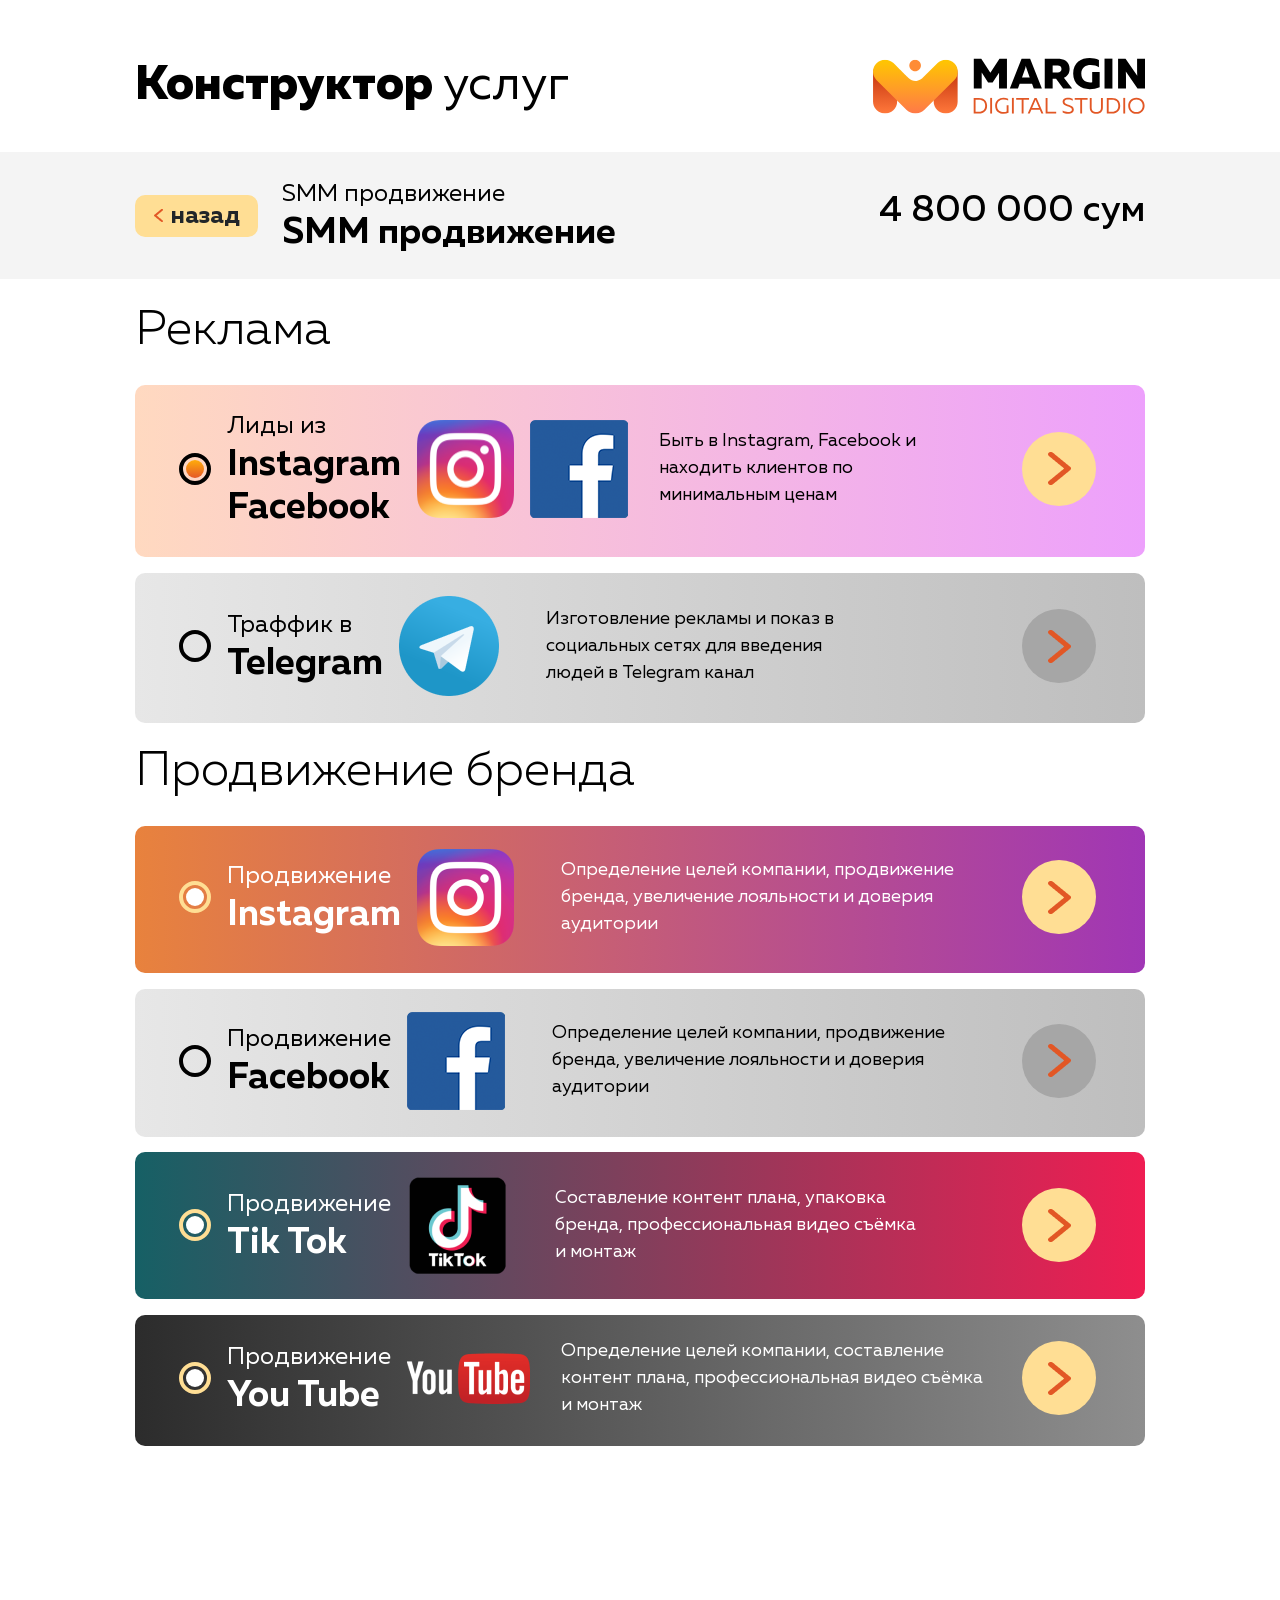
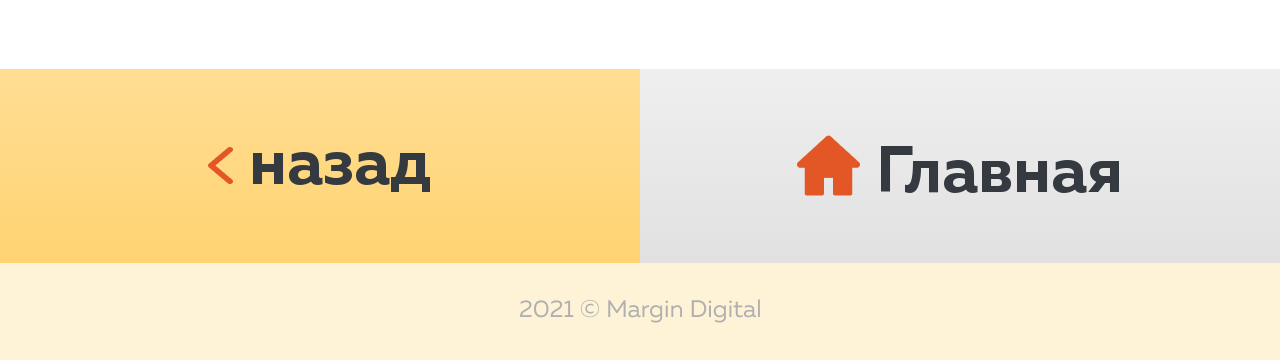
==== page2024.html @ c9d4fbbf "Constructor" ====
<!DOCTYPE html>
<html lang="en">
<head>
    <meta charset="UTF-8">
    <meta name="viewport" content="width=device-width, user-scalable=no, initial-scale=1.0, maximum-scale=1.0, minimum-scale=1.0">
    <meta http-equiv="X-UA-Compatible" content="ie=edge">
    <title>Конструктор</title>

    <link rel="stylesheet" href="css/bootstrap.css">
    <link rel="stylesheet" href="css/app.css">

</head>
<body>

<header class="header">
    <div class="container">
        <div class="header__top">
            <div class="header__title">Конструктор <span>услуг</span></div>
            <a href="#" class="logo"><img src="./img/logo.svg" alt="Лого"></a>
        </div>
    </div>
</header>

<div class="Context">
    <div class="container">
       <div class="d-flex align-items-center justify-content-between py-4">

           <div class="d-flex align-items-center">
               <button class="btn border-0 d-flex align-items-center justify-content-center" type="button">
                   <img src="img/icon/prev.png" alt="" class="">
                   <span class="font-weight-bold ml-2">назад</span>
               </button>

               <div class="ml-4">
                   <p class="mb-0">SMM продвижение</p>
                   <h2 class="font-weight-bold mb-0">SMM продвижение</h2>
               </div>
           </div>

           <div class="">
               <h2> 4 800 000 сум </h2>
           </div>

       </div>
    </div>
</div>

<div class="container">
    <h3 class="my-4">
        Реклама
    </h3>

    <div class="blocks">
        <div class="block">
            <div class="block-instagram-facebook">
                <a href="#" class="" onclick="goPage(this, 'singlePage.html')" >
                    <div class="circle mr-5">
                        <span></span>
                    </div>

                    <div class="messsenger">
                        <p class="mb-0"> Лиды из </p>
                        <h3 class="font-weight-bold mb-0"> Instagram </h3>
                        <h3 class="font-weight-bold mb-0"> Facebook </h3>
                    </div>

                    <div class="d-flex">
                        <img src="img/icon/instagram34.png" alt="" class="mx-3">
                        <img src="img/icon/facebook34.png" alt="" class="">
                    </div>

                    <div class="col-4">
                        <p class="ml-3 mb-0">Быть в Instagram, Facebook и находить клиентов по минимальным ценам</p>
                    </div>

                    <div class="next d-flex align-items-center justify-content-center">
                        <span class="icon next-icon" id="instagram-facebook"></span>
                    </div>
                </a>
            </div>

            <div class="block-telegram mt-3 block-telegram_disabled">
                <a href="#" class="" onclick="goPage(this, 'singlePage.html', 'telegram')" >
                    <div class="circle mr-5">
                        <span></span>
                    </div>

                    <div class="messsenger">
                        <p class="mb-0"> Траффик в </p>
                        <h3 class="font-weight-bold mb-0"> Telegram </h3>

                    </div>

                    <div class="d-flex">
                        <img src="img/icon/telegram34.png" alt="" class="mx-3">
                    </div>

                    <div class="col-5">
                        <p class="ml-3 mb-0"> Изготовление рекламы и показ в социальных сетях для введения
                            людей в Telegram канал </p>
                    </div>

                    <div class="next d-flex align-items-center justify-content-center">
                        <span class="icon next-icon" id="telegram"></span>
                    </div>
                </a>
            </div>
        </div>
    </div>

    <h3 class="my-4">
        Продвижение бренда
    </h3>

    <div class="blocks">
        <div class="block">

            <div class="block-instagram">
                <a href="#" class="text-white" onclick="goPage(this, 'singlePage.html')" >
                    <div class="circle mr-5">
                        <span></span>
                    </div>

                    <div class="messsenger">
                        <p class="mb-0"> Продвижение </p>
                        <h3 class="font-weight-bold mb-0"> Instagram </h3>

                    </div>

                    <div class="d-flex">
                        <img src="img/icon/instagram34.png" alt="" class="mx-3">
                    </div>

                    <div class="col-6">
                        <p class="ml-3 mb-0"> Определение целей компании, продвижение бренда, увеличение
                            лояльности и доверия аудитории </p>
                    </div>

                    <div class="next d-flex align-items-center justify-content-center">
                        <span class="icon next-icon"></span>
                    </div>
                </a>
            </div>

            <div class="block-facebook block-facebook_disabled mt-3">
                <a href="#" class="text-white" onclick="goPage(this, 'singlePage.html')" >
                    <div class="circle mr-5">
                        <span></span>
                    </div>

                    <div class="messsenger">
                        <p class="mb-0"> Продвижение </p>
                        <h3 class="font-weight-bold mb-0"> Facebook </h3>

                    </div>

                    <div class="d-flex">
                        <img src="img/icon/facebook34.png" alt="" class="mx-3">
                    </div>

                    <div class="col-6">
                        <p class="ml-3 mb-0"> Определение целей компании, продвижение бренда,
                            увеличение лояльности и доверия аудитории </p>
                    </div>

                    <div class="next d-flex align-items-center justify-content-center">
                        <span class="icon next-icon"></span>
                    </div>
                </a>
            </div>

            <div class="block-tiktok mt-3">
                <a href="#" class="text-white" onclick="goPage(this, 'singlePage.html')" >
                    <div class="circle mr-5">
                        <span></span>
                    </div>

                    <div class="messsenger">
                        <p class="mb-0"> Продвижение </p>
                        <h3 class="font-weight-bold mb-0"> Tik Tok </h3>

                    </div>

                    <div class="d-flex">
                        <img src="img/icon/tik-tok.png" alt="" class="mx-3">
                    </div>

                    <div class="col-6">
                        <p class="ml-3 pr-5 mb-0"> Составление контент плана, упаковка бренда, профессиональная
                            видео съёмка и монтаж   </p>
                    </div>

                    <div class="next d-flex align-items-center justify-content-center">
                         <span class="icon next-icon"></span>
                    </div>
                </a>
            </div>

            <div class="block-youtube mt-3">
                <a href="#" class="text-white" onclick="goPage(this, 'singlePage.html')" >
                    <div class="circle mr-5">
                        <span></span>
                    </div>

                    <div class="messsenger">
                        <p class="mb-0"> Продвижение </p>
                        <h3 class="font-weight-bold mb-0">You Tube</h3>

                    </div>

                    <div class="d-flex">
                        <img src="img/departments/YouTube.png" alt="" class="mx-3">
                    </div>

                    <div class="col-6">
                        <p class="mb-0"> Определение целей компании, составление контент плана,
                            профессиональная видео съёмка и монтаж  </p>
                    </div>

                    <div class="next d-flex align-items-center justify-content-center">
                        <span class="icon next-icon"></span>
                    </div>
                </a>
            </div>
        </div>
    </div>

</div>

<footer class="footer">
  <div class="d-flex">
      <a href="#" class="d-flex footer-block-left align-items-center justify-content-center text-dark">
          <img src="img/icon/prev2537.png" alt="">
          <span class="font-weight-bold ml-3"> назад </span>
      </a>

      <a href="#" class="footer-block-right d-flex align-items-center justify-content-center text-dark">
          <img src="img/icon/home.png" alt="">
          <span class="font-weight-bold ml-3 mt-3"> Главная </span>
      </a>
  </div>

    <div class="footer-bottom d-flex align-items-center justify-content-center w-100">
        <img src="img/departments/MarginDigital.png" alt="">
    </div>
</footer>


<script src="js/jquery-3.3.1.slim.min.js"></script>
<script src="js/popper.min.js"></script>
<script src="js/bootstrap.js"></script>
<script src="js/app.js"></script>
</body>
</html>
---- css/app.css ----
body{padding:0;margin:0;font-family:'Muller', sans-serif;color:#000}.container{width:100%;max-width:1040px;margin:0 auto}*{box-sizing:border-box}input{font-family:'Muller', sans-serif}@font-face{font-family:'Muller';src:url("../fonts/MullerLight.eot");src:local("Muller Light"),local("MullerLight"),url("../fonts/MullerLight.eot?#iefix") format("embedded-opentype"),url("../fonts/MullerLight.woff2") format("woff2"),url("../fonts/MullerLight.woff") format("woff"),url("../fonts/MullerLight.ttf") format("truetype");font-weight:300;font-style:normal}@font-face{font-family:'Muller';src:url("../fonts/MullerRegular.eot");src:local("Muller Regular"),local("MullerRegular"),url("../fonts/MullerRegular.eot?#iefix") format("embedded-opentype"),url("../fonts/MullerRegular.woff2") format("woff2"),url("../fonts/MullerRegular.woff") format("woff"),url("../fonts/MullerRegular.ttf") format("truetype");font-weight:normal;font-style:normal}@font-face{font-family:'Muller';src:url("../fonts/MullerMedium.eot");src:local("Muller Medium"),local("MullerMedium"),url("../fonts/MullerMedium.eot?#iefix") format("embedded-opentype"),url("../fonts/MullerMedium.woff2") format("woff2"),url("../fonts/MullerMedium.woff") format("woff"),url("../fonts/MullerMedium.ttf") format("truetype");font-weight:500;font-style:normal}@font-face{font-family:'Muller';src:url("../fonts/MullerBold.eot");src:local("Muller Bold"),local("MullerBold"),url("../fonts/MullerBold.eot?#iefix") format("embedded-opentype"),url("../fonts/MullerBold.woff2") format("woff2"),url("../fonts/MullerBold.woff") format("woff"),url("../fonts/MullerBold.ttf") format("truetype");font-weight:bold;font-style:normal}@font-face{font-family:'Muller';src:url("../fonts/MullerExtraBold.eot");src:local("Muller ExtraBold"),local("MullerExtraBold"),url("../fonts/MullerExtraBold.eot?#iefix") format("embedded-opentype"),url("../fonts/MullerExtraBold.woff2") format("woff2"),url("../fonts/MullerExtraBold.woff") format("woff"),url("../fonts/MullerExtraBold.ttf") format("truetype");font-weight:800;font-style:normal}.icon{display:inline-block;vertical-align:sub;mask-repeat:no-repeat;mask-size:100%;-webkit-mask-repeat:no-repeat;-webkit-mask-size:100%;background-color:#e25725;width:23px;height:33px}.icon.next-icon{mask-image:url("../img/icon/Vector.png");-webkit-mask-image:url("../img/icon/Vector.png")}.icon.next-grey{background-color:#959595}.header__top{display:flex;align-items:center;justify-content:space-between;padding-top:50px;padding-bottom:30px}.header__title{font-weight:800;font-size:48px;color:#000}.header__title span{font-weight:normal}.section-top .top-block{display:flex;align-items:center;height:136px}.section-top .top-block__wrapper{display:flex;align-items:center}.section-top .top-block--black{background:#2b2b2b;background:-moz-linear-gradient(top, #2b2b2b 0%, #0a0a0a 100%);background:-webkit-linear-gradient(top, #2b2b2b 0%, #0a0a0a 100%);background:linear-gradient(to bottom, #2b2b2b 0%, #0a0a0a 100%);filter:progid:DXImageTransform.Microsoft.gradient(startColorstr='#2b2b2b', endColorstr='#0a0a0a', GradientType=0)}.section-top .top-block__title{margin-right:auto;font-size:36px;font-weight:bold}.section-top .top-block__title--white{color:#fff}.section-top .top-block__input input{height:77px;width:645px;border:1px solid #c4c4c4;border-radius:10px;outline:0;font-size:48px;font-weight:500;padding:10px 25px 0 25px}.section-department .department-title{position:relative;display:flex;align-items:center;padding-top:60px;padding-bottom:35px;font-size:48px}.section-department .department-title span{font-size:144px;font-weight:800;margin-left:auto;position:absolute;right:0;bottom:0;line-height:50%}.section-department .department-title--smm span{color:rgba(255,172,25,0.25)}.section-department .department-title--www span{color:rgba(156,183,255,0.25)}.section-department .department-block.department-smm.department-block--active,.section-department .department-block.department-www.department-block--active{background-color:#FFFAEE}.section-department .department-block.department-fb.department-block--active{background-color:#ECF7FF}.section-department .department-block.department-context.department-block--active{background-color:#EEFFF1}.section-department .department-block.department-individual{margin-top:50px}.section-department .drawBorderStyle{background:#FFFFFF;border:2px solid #E25725;box-sizing:border-box;border-radius:12px}.section-department .department-block{position:relative;background-color:#F4F4F4;border-bottom:10px solid #DEDEDE;min-height:220px;display:flex;align-items:center}.section-department .department-block .department-grid{display:grid;grid-template-columns:416px 1fr;grid-gap:30px}.section-department .department-block .department-grid .department-col .department-image{display:flex;align-items:center;justify-content:center}.section-department .department-block .department-grid .department-col__wrapper{display:flex;align-items:center;justify-content:space-between;height:100%}.section-department .department-block .department-grid .department-col__wrapper .icon-circle-next{display:flex;align-items:center;justify-content:center;background-color:#DEDEDE;width:74px;height:74px;flex:none;border-radius:50%}.section-department .department-block .department-grid .department-col__wrapper .icon-circle-next::before{content:'';-webkit-mask:url(../img/icon/next.svg) no-repeat center/100%;mask:url(../img/icon/next.svg) no-repeat center/100%;width:23px;height:33px;background-color:#000}.section-department .department-block .department-grid .department-col__inner .department-name{font-size:36px;font-weight:bold;margin-bottom:18px}.section-department .department-block .department-grid .department-col__inner .department-service{display:flex;align-items:center;font-weight:500;font-size:24px}.section-department .department-block .department-grid .department-col__inner .department-service__none{color:#747474}.section-department .department-block .department-grid .department-col__inner .department-service__count{border-radius:10px;height:42px;display:none;align-items:center;justify-content:center;padding-left:18px;padding-right:18px;color:#fff;background:#e55927;background:-moz-linear-gradient(left, #e55927 0%, #ffac0b 100%);background:-webkit-linear-gradient(left, #e55927 0%, #ffac0b 100%);background:linear-gradient(to right, #e55927 0%, #ffac0b 100%);filter:progid:DXImageTransform.Microsoft.gradient(startColorstr="#e55927", endColorstr="#ffac0b", GradientType=1);margin-right:10px}.section-department .department-block .department-grid .department-col__inner .department-service__price{display:none}.section-department .department-block .department-grid .department-col__inner .department-service__price span{color:#E25725}.section-department .department-block .department-grid .department-col__inner .department-service__price--fb span{font-size:52px;color:#3C5997;font-weight:normal}.section-department .department-block--active .department-grid .department-col__wrapper .icon-circle-next{background-color:#FFDE94}.section-department .department-block--active .department-grid .department-col__wrapper .icon-circle-next::before{background-color:#E25725}.section-department .department-block--active .department-grid .department-col__inner .department-service__count{display:flex}.section-department .department-block--active .department-grid .department-col__inner .department-service__price{display:block}.section-department .department-block--active .department-grid .department-col__inner .department-service__none{display:none}.Context{background-color:#f4f4f4}.Context_purple{background-image:linear-gradient(90deg, #ffd9c0 0%, #eda1fb 100%)}.Context_grey{background-image:linear-gradient(90deg, #f4f4f4 0%, #f4f4f4 100%)}.Context_orange{background-image:linear-gradient(90deg, #ba4f21 0%, #d76d22 100%)}.Context_blue{background-image:linear-gradient(90deg, #0062ad 0%, #0174a1 100%)}.Context_green{background-image:linear-gradient(90deg, #0a8652 0%, #0d6f9a 100%)}.Context .container button{width:123px;height:42px;background:#FFDE94;border-radius:10px}.Context .container button img{height:13px;width:9px}.Context .container button span{font-size:24px}.Context .container h2{font-size:36px}.Context .container p{font-size:24px}.Context_white{color:white}h3{font-size:48px;font-weight:lighter}.blocks .block{min-height:147px;position:relative}.blocks .block .block-instagram-facebook a{text-decoration-line:none;color:#000;background-image:linear-gradient(90deg, #ffd9c0 0%, #eda0fc 100%);display:flex;align-items:center;border-radius:10px;padding:23px 49px 27px 44px}.blocks .block .block-instagram-facebook a .circle span{position:relative}.blocks .block .block-instagram-facebook a .circle span:after{content:'';width:32px;height:32px;border:4px solid #000;border-radius:50%;position:absolute;left:0;top:calc(50% - 16px)}.blocks .block .block-instagram-facebook a .circle span:before{content:'';width:18px;height:18px;background:linear-gradient(#ffac0b 0%, #e55927 100%);position:absolute;left:7px;top:calc(50% - 9px);border-radius:50%}.blocks .block .block-instagram-facebook a .messsenger p{font-size:24px}.blocks .block .block-instagram-facebook a .messsenger h3{font-size:36px}.blocks .block .block-instagram-facebook a .col-4 p{font-size:18px}.blocks .block .block-instagram-facebook a .next{width:74px;height:74px;border-radius:50%;background-color:#ffde94;position:absolute;right:49px}.blocks .block .block-telegram{height:147px}.blocks .block .block-telegram a{text-decoration-line:none;color:#000;background-image:linear-gradient(90deg, #b9eaff 0%, #82d5ff 100%);display:flex;align-items:center;border-radius:10px;padding:23px 49px 27px 44px}.blocks .block .block-telegram a .circle span{position:relative}.blocks .block .block-telegram a .circle span:after{content:'';width:32px;height:32px;border:4px solid #000;border-radius:50%;position:absolute;left:0;top:calc(50% - 16px)}.blocks .block .block-telegram a .circle span:before{content:'';width:18px;height:18px;background:linear-gradient(#ffac0b 0%, #e55927 100%);position:absolute;left:7px;top:calc(50% - 9px);border-radius:50%}.blocks .block .block-telegram a .messsenger p{font-size:24px}.blocks .block .block-telegram a .messsenger h3{font-size:36px}.blocks .block .block-telegram a .col-5 p{font-size:18px}.blocks .block .block-telegram a .next{width:74px;height:74px;border-radius:50%;background-color:#ffde94;position:absolute;right:49px}.blocks .block .block-telegram_disabled a{background-image:linear-gradient(90deg, #e7e7e7 0%, #bebebe 100%)}.blocks .block .block-telegram_disabled a .circle span:before{display:none}.blocks .block .block-telegram_disabled a .messsenger p{font-size:24px}.blocks .block .block-telegram_disabled a .messsenger h3{font-size:36px}.blocks .block .block-telegram_disabled a .col-4 p{font-size:18px}.blocks .block .block-telegram_disabled a .next{width:74px;height:74px;border-radius:50%;background-color:#a6a6a6;position:absolute;right:49px}.blocks .block .block-instagram{height:147px}.blocks .block .block-instagram a{text-decoration-line:none;color:#000;background-image:linear-gradient(90deg, #e8823d 0%, #a036b5 100%);display:flex;align-items:center;border-radius:10px;padding:23px 49px 27px 44px}.blocks .block .block-instagram a .circle span{position:relative}.blocks .block .block-instagram a .circle span:after{content:'';width:32px;height:32px;border:4px solid #FFDE94;border-radius:50%;position:absolute;left:0;top:calc(50% - 16px)}.blocks .block .block-instagram a .circle span:before{content:'';width:18px;height:18px;background:white;position:absolute;left:7px;top:calc(50% - 9px);border-radius:50%}.blocks .block .block-instagram a .messsenger p{font-size:24px}.blocks .block .block-instagram a .messsenger h3{font-size:36px}.blocks .block .block-instagram a .col-6 p{font-size:18px}.blocks .block .block-instagram a .next{width:74px;height:74px;border-radius:50%;background-color:#ffde94;position:absolute;right:49px}.blocks .block .block-instagram_disabled a{color:#000000;background-image:linear-gradient(90deg, #e7e7e7 0%, #bebebe 100%)}.blocks .block .block-instagram_disabled a .circle span:before{display:none}.blocks .block .block-instagram_disabled a .circle span:after{border-color:black}.blocks .block .block-instagram_disabled a .messsenger p{font-size:24px;color:black}.blocks .block .block-instagram_disabled a .messsenger h3{font-size:36px;color:#000000}.blocks .block .block-instagram_disabled a .col-6 p{font-size:18px;color:#000000}.blocks .block .block-instagram_disabled a .next{width:74px;height:74px;border-radius:50%;background-color:#a6a6a6;position:absolute;right:49px}.blocks .block .block-instagram_disabled a .next .icon .next-icon{background-color:red}.blocks .block .block-facebook{height:147px}.blocks .block .block-facebook a{text-decoration-line:none;color:#000;background-image:linear-gradient(90deg, #3574c0 0%, #39a0c0 100%);display:flex;align-items:center;border-radius:10px;padding:23px 49px 27px 44px}.blocks .block .block-facebook a .circle span{position:relative}.blocks .block .block-facebook a .circle span:after{content:'';width:32px;height:32px;border:4px solid #FFDE94;border-radius:50%;position:absolute;left:0;top:calc(50% - 16px)}.blocks .block .block-facebook a .circle span:before{content:'';width:18px;height:18px;background:white;position:absolute;left:7px;top:calc(50% - 9px);border-radius:50%}.blocks .block .block-facebook a .messsenger p{font-size:24px}.blocks .block .block-facebook a .messsenger h3{font-size:36px}.blocks .block .block-facebook a .col-6 p{font-size:18px}.blocks .block .block-facebook a .next{width:74px;height:74px;border-radius:50%;background-color:#ffde94;position:absolute;right:49px}.blocks .block .block-facebook_disabled a{color:#000000;background-image:linear-gradient(90deg, #e7e7e7 0%, #bebebe 100%)}.blocks .block .block-facebook_disabled a .circle span:before{display:none}.blocks .block .block-facebook_disabled a .circle span:after{border-color:black}.blocks .block .block-facebook_disabled a .messsenger p{font-size:24px;color:black}.blocks .block .block-facebook_disabled a .messsenger h3{font-size:36px;color:#000000}.blocks .block .block-facebook_disabled a .col-6 p{font-size:18px;color:#000000}.blocks .block .block-facebook_disabled a .next{width:74px;height:74px;border-radius:50%;background-color:#a6a6a6;position:absolute;right:49px}.blocks .block .block-facebook_disabled a .next .icon .next-icon{background-color:red}.blocks .block .block-tiktok{height:147px}.blocks .block .block-tiktok a{text-decoration-line:none;color:#000;background-image:linear-gradient(90deg, #166065 0%, #ef1d52 100%);display:flex;align-items:center;border-radius:10px;padding:21px 49px 21px 44px}.blocks .block .block-tiktok a .circle span{position:relative}.blocks .block .block-tiktok a .circle span:after{content:'';width:32px;height:32px;border:4px solid #FFDE94;border-radius:50%;position:absolute;left:0;top:calc(50% - 16px)}.blocks .block .block-tiktok a .circle span:before{content:'';width:18px;height:18px;background:white;position:absolute;left:7px;top:calc(50% - 9px);border-radius:50%}.blocks .block .block-tiktok a .messsenger p{font-size:24px}.blocks .block .block-tiktok a .messsenger h3{font-size:36px}.blocks .block .block-tiktok a .col-6 p{font-size:18px}.blocks .block .block-tiktok a .next{width:74px;height:74px;border-radius:50%;background-color:#ffde94;position:absolute;right:49px}.blocks .block .block-tiktok_disabled a{color:#000000;background-image:linear-gradient(90deg, #e7e7e7 0%, #bebebe 100%)}.blocks .block .block-tiktok_disabled a .circle span:before{display:none}.blocks .block .block-tiktok_disabled a .circle span:after{border-color:black}.blocks .block .block-tiktok_disabled a .messsenger p{font-size:24px;color:black}.blocks .block .block-tiktok_disabled a .messsenger h3{font-size:36px;color:#000000}.blocks .block .block-tiktok_disabled a .col-6 p{font-size:18px;color:#000000}.blocks .block .block-tiktok_disabled a .next{width:74px;height:74px;border-radius:50%;background-color:#a6a6a6;position:absolute;right:49px}.blocks .block .block-tiktok_disabled a .next .icon .next-icon{background-color:red}.blocks .block .block-youtube{margin-bottom:207px;height:147px}.blocks .block .block-youtube a{text-decoration-line:none;color:#000;background-image:linear-gradient(90deg, #2c2c2c 0%, #8e8e8e 100%);display:flex;align-items:center;border-radius:10px;padding:23px 49px 27px 44px}.blocks .block .block-youtube a .circle span{position:relative}.blocks .block .block-youtube a .circle span:after{content:'';width:32px;height:32px;border:4px solid #FFDE94;border-radius:50%;position:absolute;left:0;top:calc(50% - 16px)}.blocks .block .block-youtube a .circle span:before{content:'';width:18px;height:18px;background:white;position:absolute;left:7px;top:calc(50% - 9px);border-radius:50%}.blocks .block .block-youtube a .messsenger p{font-size:24px}.blocks .block .block-youtube a .messsenger h3{font-size:36px}.blocks .block .block-youtube a .col-6 p{font-size:18px}.blocks .block .block-youtube a .next{width:74px;height:74px;border-radius:50%;background-color:#ffde94;position:absolute;right:49px}.blocks .block .block-youtube_disabled a{color:#000000;background-image:linear-gradient(90deg, #e7e7e7 0%, #bebebe 100%)}.blocks .block .block-youtube_disabled a .circle span:before{display:none}.blocks .block .block-youtube_disabled a .circle span:after{border-color:black}.blocks .block .block-youtube_disabled a .messsenger p{font-size:24px;color:black}.blocks .block .block-youtube_disabled a .messsenger h3{font-size:36px;color:#000000}.blocks .block .block-youtube_disabled a .col-6 p{font-size:18px;color:#000000}.blocks .block .block-youtube_disabled a .next{width:74px;height:74px;border-radius:50%;background-color:#a6a6a6;position:absolute;right:49px}.blocks .block .block-youtube_disabled a .next .icon .next-icon{background-color:red}.footer .footer-block-left{text-decoration-line:none;background-image:linear-gradient(180deg, #ffde94 0%, #ffd371 100%);width:50%;height:194px}.footer .footer-block-left span{font-size:64px}.footer .footer-block-left img{height:37px;width:25px}.footer .footer-block-right{text-decoration-line:none;background-image:linear-gradient(180deg, #efefef 0%, #e1e1e1 100%);width:50%;height:194px}.footer .footer-block-right span{font-size:64px}.footer .footer-block-right img{height:61px;width:63px}.footer .footer-bottom{background-color:#fff3d7;height:97px}.design .container .row .col-12 .card .card-header{background-color:#c8ffff}.design .container .row .col-12 .card .card-header p{font-size:36px}.design .container .row .col-12 .card .card-body{background-color:#e8fbff}.design .container .row .col-12 .card .card-body .row .col-9 .row .btn .input-label{display:inline-block;box-sizing:border-box}.design .container .row .col-12 .card .card-body .row .col-9 .row .btn .input-label input{display:none}.design .container .row .col-12 .card .card-body .row .col-9 .row .btn .input-label input:checked ~ .input-text{background-color:white;border:2px solid #e25725;border-radius:12px}.design .container .row .col-12 .card .card-body .row .col-9 .row .btn .input-label input:checked ~ .input-text:after{border-radius:50%;border-color:#E25725}.design .container .row .col-12 .card .card-body .row .col-9 .row .btn .input-label input:checked ~ .input-text:before{display:block}.design .container .row .col-12 .card .card-body .row .col-9 .row .btn .input-label .input-text{font-size:64px;line-height:64px;padding-left:62px;padding-right:10px;position:relative}.design .container .row .col-12 .card .card-body .row .col-9 .row .btn .input-label .input-text:after{content:'';width:32px;height:32px;border:4px solid #000000;display:block;position:absolute;left:15px;top:calc(50% - 15px)}.design .container .row .col-12 .card .card-body .row .col-9 .row .btn .input-label .input-text:before{content:'';width:18px;height:18px;border-radius:50%;background-color:#E25725;position:absolute;left:22px;top:calc(50% - 8px);display:none}.design .container .row .col-12 .card .card-body .row .col-9 .row .btn_disabled .input-label .input-text{background-color:rgba(196,196,196,0.5);border:1px solid #c4c4c4;border-radius:12px;color:#bcbcbc}.design .container .row .col-12 .card .card-body .row .col-9 .row .btn_disabled .input-label .input-text:after{background-color:white}.design .container .row .col-12 .card .card-body .row .col-9 .row:nth-child(2) .card-body .btn{padding-right:35px}.design .container .row .col-12 .card .card-body .row .col-9 .row:nth-child(2) .card-body .btn .form-check-label{display:inline-block;position:relative;box-sizing:border-box}.design .container .row .col-12 .card .card-body .row .col-9 .row:nth-child(2) .card-body .btn .form-check-label_input{display:none}.design .container .row .col-12 .card .card-body .row .col-9 .row:nth-child(2) .card-body .btn .form-check-label_input:checked ~ .input-text:after,.design .container .row .col-12 .card .card-body .row .col-9 .row:nth-child(2) .card-body .btn .form-check-label_input:checked ~ div .input-text:after{border-radius:50%;border-color:#E25725}.design .container .row .col-12 .card .card-body .row .col-9 .row:nth-child(2) .card-body .btn .form-check-label_input:checked ~ .input-text:before,.design .container .row .col-12 .card .card-body .row .col-9 .row:nth-child(2) .card-body .btn .form-check-label_input:checked ~ div .input-text:before{display:block}.design .container .row .col-12 .card .card-body .row .col-9 .row:nth-child(2) .card-body .btn .form-check-label_img{position:absolute;top:12px;width:24px;height:24px}.design .container .row .col-12 .card .card-body .row .col-9 .row:nth-child(2) .card-body .btn .form-check-label_input-text{font-size:36px;line-height:36px;padding-left:62px;padding-right:10px;position:relative}.design .container .row .col-12 .card .card-body .row .col-9 .row:nth-child(2) .card-body .btn .form-check-label_input-text:after{content:'';width:32px;height:32px;border:4px solid #000000;display:block;position:absolute;left:15px;top:calc(50% - 15px)}.design .container .row .col-12 .card .card-body .row .col-9 .row:nth-child(2) .card-body .btn .form-check-label_input-text:before{content:'';width:18px;height:18px;border-radius:50%;background-color:#E25725;position:absolute;left:22px;top:calc(50% - 8px);display:none}.design .container .row .col-12 .card .card-body .row .col-9 .row:nth-child(2) .card-body .btn .form-check-label_input-text_inputTextFontSize{font-size:36px}.language-content .container .row .col-12 .card{background-color:#fffbf3;height:146px}.language-content .container .row .col-12 .card h2,.language-content .container .row .col-12 .card p{font-size:36px}.language-content .container .row .col-12 .card .language-button{width:218px;height:66px;background:#EFEFEF;border:2px solid #C0C0C0;box-sizing:border-box;border-radius:12px}.language-content .container .row .col-12 .card .language-button_label{display:flex;align-items:center}.language-content .container .row .col-12 .card .language-button_label p{font-size:36px}.language-content .container .row .col-12 .card .language-button_label input[type="radio"]{display:none}.language-content .container .row .col-12 .card .language-button_label input ~ span{position:relative}.language-content .container .row .col-12 .card .language-button_label input ~ span::after{content:'';width:32px;height:32px;border:4px solid #000000;border-radius:50%;position:absolute;left:0;top:calc(50% - 16px)}.language-content .container .row .col-12 .card .language-button_label input:checked ~ span::before{background:linear-gradient(180deg, #e25725 0%, #e25725 100%)}.language-content .container .row .col-12 .card .language-button_label input:checked ~ span::after{border:4px solid #e25725}.language-content .container .row .col-12 .card .language-button_label input ~ span::before{content:'';width:18px;height:18px;background:transparent;position:absolute;left:7px;top:calc(50% - 9px);border-radius:50%}.language-content .container .row .col-12 .card .language-button_img{width:93px;height:62px}
/*# sourceMappingURL=app.css.map */
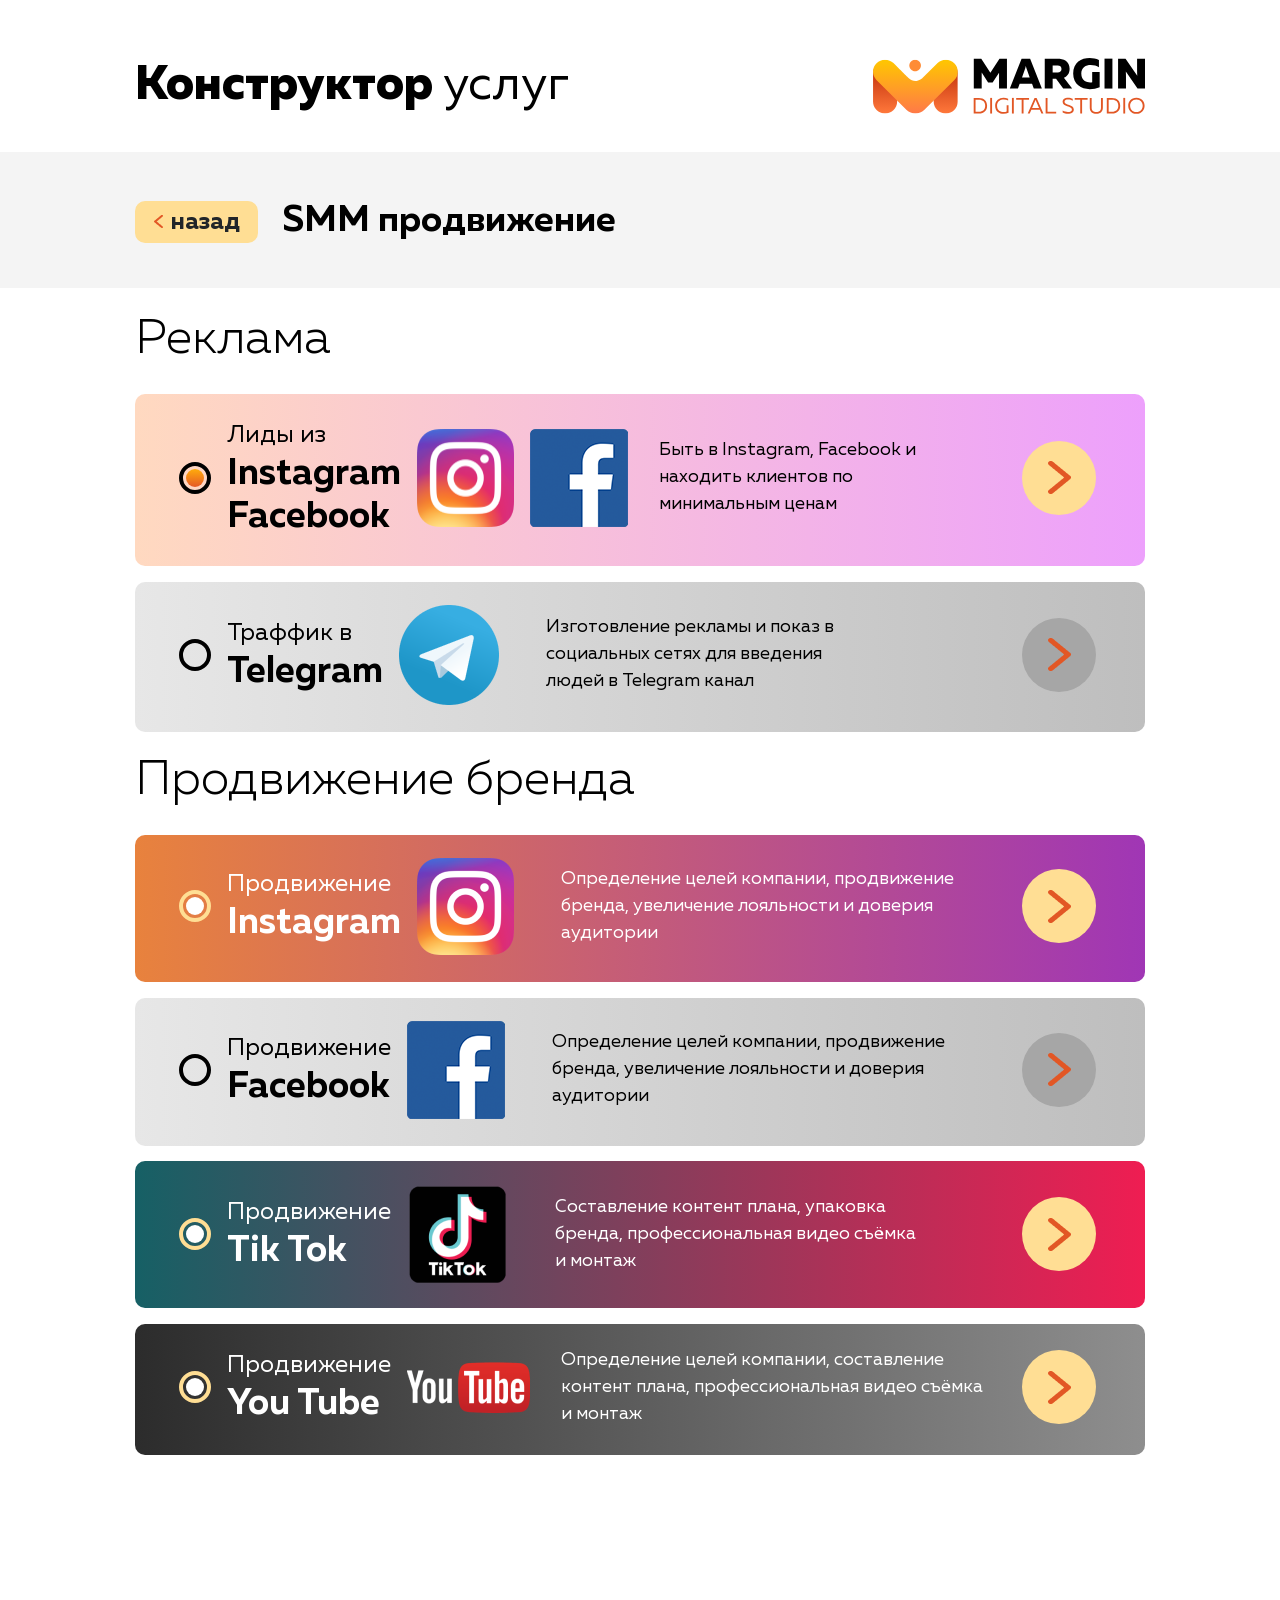
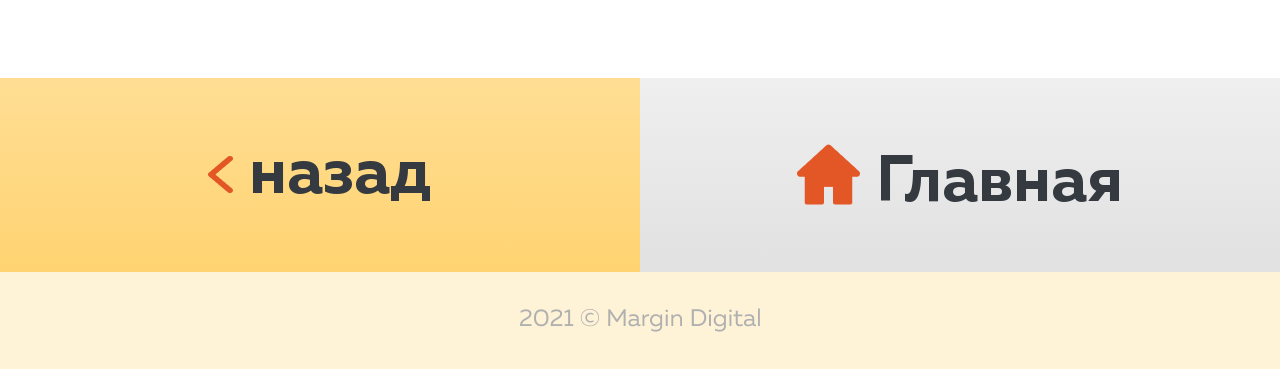
==== commit 4d23a82e: "single page and 2024 are ready" ====
--- a/page2024.html
+++ b/page2024.html
@@ -23,7 +23,7 @@
 
 <div class="Context">
     <div class="container">
-       <div class="d-flex align-items-center justify-content-between py-4">
+       <div class="d-flex align-items-center justify-content-between pt-5">
 
            <div class="d-flex align-items-center">
                <button class="btn border-0 d-flex align-items-center justify-content-center" type="button">
@@ -32,13 +32,13 @@
                </button>
 
                <div class="ml-4">
-                   <p class="mb-0">SMM продвижение</p>
+<!--                   <p class="mb-0">SMM продвижение</p>-->
                    <h2 class="font-weight-bold mb-0">SMM продвижение</h2>
                </div>
            </div>
 
            <div class="">
-               <h2> 4 800 000 сум </h2>
+<!--               <h2> 4 800 000 сум </h2>-->
            </div>
 
        </div>
--- a/css/app.css
+++ b/css/app.css
@@ -1,2 +1,852 @@
-body{padding:0;margin:0;font-family:'Muller', sans-serif;color:#000}.container{width:100%;max-width:1040px;margin:0 auto}*{box-sizing:border-box}input{font-family:'Muller', sans-serif}@font-face{font-family:'Muller';src:url("../fonts/MullerLight.eot");src:local("Muller Light"),local("MullerLight"),url("../fonts/MullerLight.eot?#iefix") format("embedded-opentype"),url("../fonts/MullerLight.woff2") format("woff2"),url("../fonts/MullerLight.woff") format("woff"),url("../fonts/MullerLight.ttf") format("truetype");font-weight:300;font-style:normal}@font-face{font-family:'Muller';src:url("../fonts/MullerRegular.eot");src:local("Muller Regular"),local("MullerRegular"),url("../fonts/MullerRegular.eot?#iefix") format("embedded-opentype"),url("../fonts/MullerRegular.woff2") format("woff2"),url("../fonts/MullerRegular.woff") format("woff"),url("../fonts/MullerRegular.ttf") format("truetype");font-weight:normal;font-style:normal}@font-face{font-family:'Muller';src:url("../fonts/MullerMedium.eot");src:local("Muller Medium"),local("MullerMedium"),url("../fonts/MullerMedium.eot?#iefix") format("embedded-opentype"),url("../fonts/MullerMedium.woff2") format("woff2"),url("../fonts/MullerMedium.woff") format("woff"),url("../fonts/MullerMedium.ttf") format("truetype");font-weight:500;font-style:normal}@font-face{font-family:'Muller';src:url("../fonts/MullerBold.eot");src:local("Muller Bold"),local("MullerBold"),url("../fonts/MullerBold.eot?#iefix") format("embedded-opentype"),url("../fonts/MullerBold.woff2") format("woff2"),url("../fonts/MullerBold.woff") format("woff"),url("../fonts/MullerBold.ttf") format("truetype");font-weight:bold;font-style:normal}@font-face{font-family:'Muller';src:url("../fonts/MullerExtraBold.eot");src:local("Muller ExtraBold"),local("MullerExtraBold"),url("../fonts/MullerExtraBold.eot?#iefix") format("embedded-opentype"),url("../fonts/MullerExtraBold.woff2") format("woff2"),url("../fonts/MullerExtraBold.woff") format("woff"),url("../fonts/MullerExtraBold.ttf") format("truetype");font-weight:800;font-style:normal}.icon{display:inline-block;vertical-align:sub;mask-repeat:no-repeat;mask-size:100%;-webkit-mask-repeat:no-repeat;-webkit-mask-size:100%;background-color:#e25725;width:23px;height:33px}.icon.next-icon{mask-image:url("../img/icon/Vector.png");-webkit-mask-image:url("../img/icon/Vector.png")}.icon.next-grey{background-color:#959595}.header__top{display:flex;align-items:center;justify-content:space-between;padding-top:50px;padding-bottom:30px}.header__title{font-weight:800;font-size:48px;color:#000}.header__title span{font-weight:normal}.section-top .top-block{display:flex;align-items:center;height:136px}.section-top .top-block__wrapper{display:flex;align-items:center}.section-top .top-block--black{background:#2b2b2b;background:-moz-linear-gradient(top, #2b2b2b 0%, #0a0a0a 100%);background:-webkit-linear-gradient(top, #2b2b2b 0%, #0a0a0a 100%);background:linear-gradient(to bottom, #2b2b2b 0%, #0a0a0a 100%);filter:progid:DXImageTransform.Microsoft.gradient(startColorstr='#2b2b2b', endColorstr='#0a0a0a', GradientType=0)}.section-top .top-block__title{margin-right:auto;font-size:36px;font-weight:bold}.section-top .top-block__title--white{color:#fff}.section-top .top-block__input input{height:77px;width:645px;border:1px solid #c4c4c4;border-radius:10px;outline:0;font-size:48px;font-weight:500;padding:10px 25px 0 25px}.section-department .department-title{position:relative;display:flex;align-items:center;padding-top:60px;padding-bottom:35px;font-size:48px}.section-department .department-title span{font-size:144px;font-weight:800;margin-left:auto;position:absolute;right:0;bottom:0;line-height:50%}.section-department .department-title--smm span{color:rgba(255,172,25,0.25)}.section-department .department-title--www span{color:rgba(156,183,255,0.25)}.section-department .department-block.department-smm.department-block--active,.section-department .department-block.department-www.department-block--active{background-color:#FFFAEE}.section-department .department-block.department-fb.department-block--active{background-color:#ECF7FF}.section-department .department-block.department-context.department-block--active{background-color:#EEFFF1}.section-department .department-block.department-individual{margin-top:50px}.section-department .drawBorderStyle{background:#FFFFFF;border:2px solid #E25725;box-sizing:border-box;border-radius:12px}.section-department .department-block{position:relative;background-color:#F4F4F4;border-bottom:10px solid #DEDEDE;min-height:220px;display:flex;align-items:center}.section-department .department-block .department-grid{display:grid;grid-template-columns:416px 1fr;grid-gap:30px}.section-department .department-block .department-grid .department-col .department-image{display:flex;align-items:center;justify-content:center}.section-department .department-block .department-grid .department-col__wrapper{display:flex;align-items:center;justify-content:space-between;height:100%}.section-department .department-block .department-grid .department-col__wrapper .icon-circle-next{display:flex;align-items:center;justify-content:center;background-color:#DEDEDE;width:74px;height:74px;flex:none;border-radius:50%}.section-department .department-block .department-grid .department-col__wrapper .icon-circle-next::before{content:'';-webkit-mask:url(../img/icon/next.svg) no-repeat center/100%;mask:url(../img/icon/next.svg) no-repeat center/100%;width:23px;height:33px;background-color:#000}.section-department .department-block .department-grid .department-col__inner .department-name{font-size:36px;font-weight:bold;margin-bottom:18px}.section-department .department-block .department-grid .department-col__inner .department-service{display:flex;align-items:center;font-weight:500;font-size:24px}.section-department .department-block .department-grid .department-col__inner .department-service__none{color:#747474}.section-department .department-block .department-grid .department-col__inner .department-service__count{border-radius:10px;height:42px;display:none;align-items:center;justify-content:center;padding-left:18px;padding-right:18px;color:#fff;background:#e55927;background:-moz-linear-gradient(left, #e55927 0%, #ffac0b 100%);background:-webkit-linear-gradient(left, #e55927 0%, #ffac0b 100%);background:linear-gradient(to right, #e55927 0%, #ffac0b 100%);filter:progid:DXImageTransform.Microsoft.gradient(startColorstr="#e55927", endColorstr="#ffac0b", GradientType=1);margin-right:10px}.section-department .department-block .department-grid .department-col__inner .department-service__price{display:none}.section-department .department-block .department-grid .department-col__inner .department-service__price span{color:#E25725}.section-department .department-block .department-grid .department-col__inner .department-service__price--fb span{font-size:52px;color:#3C5997;font-weight:normal}.section-department .department-block--active .department-grid .department-col__wrapper .icon-circle-next{background-color:#FFDE94}.section-department .department-block--active .department-grid .department-col__wrapper .icon-circle-next::before{background-color:#E25725}.section-department .department-block--active .department-grid .department-col__inner .department-service__count{display:flex}.section-department .department-block--active .department-grid .department-col__inner .department-service__price{display:block}.section-department .department-block--active .department-grid .department-col__inner .department-service__none{display:none}.Context{background-color:#f4f4f4}.Context_purple{background-image:linear-gradient(90deg, #ffd9c0 0%, #eda1fb 100%)}.Context_grey{background-image:linear-gradient(90deg, #f4f4f4 0%, #f4f4f4 100%)}.Context_orange{background-image:linear-gradient(90deg, #ba4f21 0%, #d76d22 100%)}.Context_blue{background-image:linear-gradient(90deg, #0062ad 0%, #0174a1 100%)}.Context_green{background-image:linear-gradient(90deg, #0a8652 0%, #0d6f9a 100%)}.Context .container button{width:123px;height:42px;background:#FFDE94;border-radius:10px}.Context .container button img{height:13px;width:9px}.Context .container button span{font-size:24px}.Context .container h2{font-size:36px}.Context .container p{font-size:24px}.Context_white{color:white}h3{font-size:48px;font-weight:lighter}.blocks .block{min-height:147px;position:relative}.blocks .block .block-instagram-facebook a{text-decoration-line:none;color:#000;background-image:linear-gradient(90deg, #ffd9c0 0%, #eda0fc 100%);display:flex;align-items:center;border-radius:10px;padding:23px 49px 27px 44px}.blocks .block .block-instagram-facebook a .circle span{position:relative}.blocks .block .block-instagram-facebook a .circle span:after{content:'';width:32px;height:32px;border:4px solid #000;border-radius:50%;position:absolute;left:0;top:calc(50% - 16px)}.blocks .block .block-instagram-facebook a .circle span:before{content:'';width:18px;height:18px;background:linear-gradient(#ffac0b 0%, #e55927 100%);position:absolute;left:7px;top:calc(50% - 9px);border-radius:50%}.blocks .block .block-instagram-facebook a .messsenger p{font-size:24px}.blocks .block .block-instagram-facebook a .messsenger h3{font-size:36px}.blocks .block .block-instagram-facebook a .col-4 p{font-size:18px}.blocks .block .block-instagram-facebook a .next{width:74px;height:74px;border-radius:50%;background-color:#ffde94;position:absolute;right:49px}.blocks .block .block-telegram{height:147px}.blocks .block .block-telegram a{text-decoration-line:none;color:#000;background-image:linear-gradient(90deg, #b9eaff 0%, #82d5ff 100%);display:flex;align-items:center;border-radius:10px;padding:23px 49px 27px 44px}.blocks .block .block-telegram a .circle span{position:relative}.blocks .block .block-telegram a .circle span:after{content:'';width:32px;height:32px;border:4px solid #000;border-radius:50%;position:absolute;left:0;top:calc(50% - 16px)}.blocks .block .block-telegram a .circle span:before{content:'';width:18px;height:18px;background:linear-gradient(#ffac0b 0%, #e55927 100%);position:absolute;left:7px;top:calc(50% - 9px);border-radius:50%}.blocks .block .block-telegram a .messsenger p{font-size:24px}.blocks .block .block-telegram a .messsenger h3{font-size:36px}.blocks .block .block-telegram a .col-5 p{font-size:18px}.blocks .block .block-telegram a .next{width:74px;height:74px;border-radius:50%;background-color:#ffde94;position:absolute;right:49px}.blocks .block .block-telegram_disabled a{background-image:linear-gradient(90deg, #e7e7e7 0%, #bebebe 100%)}.blocks .block .block-telegram_disabled a .circle span:before{display:none}.blocks .block .block-telegram_disabled a .messsenger p{font-size:24px}.blocks .block .block-telegram_disabled a .messsenger h3{font-size:36px}.blocks .block .block-telegram_disabled a .col-4 p{font-size:18px}.blocks .block .block-telegram_disabled a .next{width:74px;height:74px;border-radius:50%;background-color:#a6a6a6;position:absolute;right:49px}.blocks .block .block-instagram{height:147px}.blocks .block .block-instagram a{text-decoration-line:none;color:#000;background-image:linear-gradient(90deg, #e8823d 0%, #a036b5 100%);display:flex;align-items:center;border-radius:10px;padding:23px 49px 27px 44px}.blocks .block .block-instagram a .circle span{position:relative}.blocks .block .block-instagram a .circle span:after{content:'';width:32px;height:32px;border:4px solid #FFDE94;border-radius:50%;position:absolute;left:0;top:calc(50% - 16px)}.blocks .block .block-instagram a .circle span:before{content:'';width:18px;height:18px;background:white;position:absolute;left:7px;top:calc(50% - 9px);border-radius:50%}.blocks .block .block-instagram a .messsenger p{font-size:24px}.blocks .block .block-instagram a .messsenger h3{font-size:36px}.blocks .block .block-instagram a .col-6 p{font-size:18px}.blocks .block .block-instagram a .next{width:74px;height:74px;border-radius:50%;background-color:#ffde94;position:absolute;right:49px}.blocks .block .block-instagram_disabled a{color:#000000;background-image:linear-gradient(90deg, #e7e7e7 0%, #bebebe 100%)}.blocks .block .block-instagram_disabled a .circle span:before{display:none}.blocks .block .block-instagram_disabled a .circle span:after{border-color:black}.blocks .block .block-instagram_disabled a .messsenger p{font-size:24px;color:black}.blocks .block .block-instagram_disabled a .messsenger h3{font-size:36px;color:#000000}.blocks .block .block-instagram_disabled a .col-6 p{font-size:18px;color:#000000}.blocks .block .block-instagram_disabled a .next{width:74px;height:74px;border-radius:50%;background-color:#a6a6a6;position:absolute;right:49px}.blocks .block .block-instagram_disabled a .next .icon .next-icon{background-color:red}.blocks .block .block-facebook{height:147px}.blocks .block .block-facebook a{text-decoration-line:none;color:#000;background-image:linear-gradient(90deg, #3574c0 0%, #39a0c0 100%);display:flex;align-items:center;border-radius:10px;padding:23px 49px 27px 44px}.blocks .block .block-facebook a .circle span{position:relative}.blocks .block .block-facebook a .circle span:after{content:'';width:32px;height:32px;border:4px solid #FFDE94;border-radius:50%;position:absolute;left:0;top:calc(50% - 16px)}.blocks .block .block-facebook a .circle span:before{content:'';width:18px;height:18px;background:white;position:absolute;left:7px;top:calc(50% - 9px);border-radius:50%}.blocks .block .block-facebook a .messsenger p{font-size:24px}.blocks .block .block-facebook a .messsenger h3{font-size:36px}.blocks .block .block-facebook a .col-6 p{font-size:18px}.blocks .block .block-facebook a .next{width:74px;height:74px;border-radius:50%;background-color:#ffde94;position:absolute;right:49px}.blocks .block .block-facebook_disabled a{color:#000000;background-image:linear-gradient(90deg, #e7e7e7 0%, #bebebe 100%)}.blocks .block .block-facebook_disabled a .circle span:before{display:none}.blocks .block .block-facebook_disabled a .circle span:after{border-color:black}.blocks .block .block-facebook_disabled a .messsenger p{font-size:24px;color:black}.blocks .block .block-facebook_disabled a .messsenger h3{font-size:36px;color:#000000}.blocks .block .block-facebook_disabled a .col-6 p{font-size:18px;color:#000000}.blocks .block .block-facebook_disabled a .next{width:74px;height:74px;border-radius:50%;background-color:#a6a6a6;position:absolute;right:49px}.blocks .block .block-facebook_disabled a .next .icon .next-icon{background-color:red}.blocks .block .block-tiktok{height:147px}.blocks .block .block-tiktok a{text-decoration-line:none;color:#000;background-image:linear-gradient(90deg, #166065 0%, #ef1d52 100%);display:flex;align-items:center;border-radius:10px;padding:21px 49px 21px 44px}.blocks .block .block-tiktok a .circle span{position:relative}.blocks .block .block-tiktok a .circle span:after{content:'';width:32px;height:32px;border:4px solid #FFDE94;border-radius:50%;position:absolute;left:0;top:calc(50% - 16px)}.blocks .block .block-tiktok a .circle span:before{content:'';width:18px;height:18px;background:white;position:absolute;left:7px;top:calc(50% - 9px);border-radius:50%}.blocks .block .block-tiktok a .messsenger p{font-size:24px}.blocks .block .block-tiktok a .messsenger h3{font-size:36px}.blocks .block .block-tiktok a .col-6 p{font-size:18px}.blocks .block .block-tiktok a .next{width:74px;height:74px;border-radius:50%;background-color:#ffde94;position:absolute;right:49px}.blocks .block .block-tiktok_disabled a{color:#000000;background-image:linear-gradient(90deg, #e7e7e7 0%, #bebebe 100%)}.blocks .block .block-tiktok_disabled a .circle span:before{display:none}.blocks .block .block-tiktok_disabled a .circle span:after{border-color:black}.blocks .block .block-tiktok_disabled a .messsenger p{font-size:24px;color:black}.blocks .block .block-tiktok_disabled a .messsenger h3{font-size:36px;color:#000000}.blocks .block .block-tiktok_disabled a .col-6 p{font-size:18px;color:#000000}.blocks .block .block-tiktok_disabled a .next{width:74px;height:74px;border-radius:50%;background-color:#a6a6a6;position:absolute;right:49px}.blocks .block .block-tiktok_disabled a .next .icon .next-icon{background-color:red}.blocks .block .block-youtube{margin-bottom:207px;height:147px}.blocks .block .block-youtube a{text-decoration-line:none;color:#000;background-image:linear-gradient(90deg, #2c2c2c 0%, #8e8e8e 100%);display:flex;align-items:center;border-radius:10px;padding:23px 49px 27px 44px}.blocks .block .block-youtube a .circle span{position:relative}.blocks .block .block-youtube a .circle span:after{content:'';width:32px;height:32px;border:4px solid #FFDE94;border-radius:50%;position:absolute;left:0;top:calc(50% - 16px)}.blocks .block .block-youtube a .circle span:before{content:'';width:18px;height:18px;background:white;position:absolute;left:7px;top:calc(50% - 9px);border-radius:50%}.blocks .block .block-youtube a .messsenger p{font-size:24px}.blocks .block .block-youtube a .messsenger h3{font-size:36px}.blocks .block .block-youtube a .col-6 p{font-size:18px}.blocks .block .block-youtube a .next{width:74px;height:74px;border-radius:50%;background-color:#ffde94;position:absolute;right:49px}.blocks .block .block-youtube_disabled a{color:#000000;background-image:linear-gradient(90deg, #e7e7e7 0%, #bebebe 100%)}.blocks .block .block-youtube_disabled a .circle span:before{display:none}.blocks .block .block-youtube_disabled a .circle span:after{border-color:black}.blocks .block .block-youtube_disabled a .messsenger p{font-size:24px;color:black}.blocks .block .block-youtube_disabled a .messsenger h3{font-size:36px;color:#000000}.blocks .block .block-youtube_disabled a .col-6 p{font-size:18px;color:#000000}.blocks .block .block-youtube_disabled a .next{width:74px;height:74px;border-radius:50%;background-color:#a6a6a6;position:absolute;right:49px}.blocks .block .block-youtube_disabled a .next .icon .next-icon{background-color:red}.footer .footer-block-left{text-decoration-line:none;background-image:linear-gradient(180deg, #ffde94 0%, #ffd371 100%);width:50%;height:194px}.footer .footer-block-left span{font-size:64px}.footer .footer-block-left img{height:37px;width:25px}.footer .footer-block-right{text-decoration-line:none;background-image:linear-gradient(180deg, #efefef 0%, #e1e1e1 100%);width:50%;height:194px}.footer .footer-block-right span{font-size:64px}.footer .footer-block-right img{height:61px;width:63px}.footer .footer-bottom{background-color:#fff3d7;height:97px}.design .container .row .col-12 .card .card-header{background-color:#c8ffff}.design .container .row .col-12 .card .card-header p{font-size:36px}.design .container .row .col-12 .card .card-body{background-color:#e8fbff}.design .container .row .col-12 .card .card-body .row .col-9 .row .btn .input-label{display:inline-block;box-sizing:border-box}.design .container .row .col-12 .card .card-body .row .col-9 .row .btn .input-label input{display:none}.design .container .row .col-12 .card .card-body .row .col-9 .row .btn .input-label input:checked ~ .input-text{background-color:white;border:2px solid #e25725;border-radius:12px}.design .container .row .col-12 .card .card-body .row .col-9 .row .btn .input-label input:checked ~ .input-text:after{border-radius:50%;border-color:#E25725}.design .container .row .col-12 .card .card-body .row .col-9 .row .btn .input-label input:checked ~ .input-text:before{display:block}.design .container .row .col-12 .card .card-body .row .col-9 .row .btn .input-label .input-text{font-size:64px;line-height:64px;padding-left:62px;padding-right:10px;position:relative}.design .container .row .col-12 .card .card-body .row .col-9 .row .btn .input-label .input-text:after{content:'';width:32px;height:32px;border:4px solid #000000;display:block;position:absolute;left:15px;top:calc(50% - 15px)}.design .container .row .col-12 .card .card-body .row .col-9 .row .btn .input-label .input-text:before{content:'';width:18px;height:18px;border-radius:50%;background-color:#E25725;position:absolute;left:22px;top:calc(50% - 8px);display:none}.design .container .row .col-12 .card .card-body .row .col-9 .row .btn_disabled .input-label .input-text{background-color:rgba(196,196,196,0.5);border:1px solid #c4c4c4;border-radius:12px;color:#bcbcbc}.design .container .row .col-12 .card .card-body .row .col-9 .row .btn_disabled .input-label .input-text:after{background-color:white}.design .container .row .col-12 .card .card-body .row .col-9 .row:nth-child(2) .card-body .btn{padding-right:35px}.design .container .row .col-12 .card .card-body .row .col-9 .row:nth-child(2) .card-body .btn .form-check-label{display:inline-block;position:relative;box-sizing:border-box}.design .container .row .col-12 .card .card-body .row .col-9 .row:nth-child(2) .card-body .btn .form-check-label_input{display:none}.design .container .row .col-12 .card .card-body .row .col-9 .row:nth-child(2) .card-body .btn .form-check-label_input:checked ~ .input-text:after,.design .container .row .col-12 .card .card-body .row .col-9 .row:nth-child(2) .card-body .btn .form-check-label_input:checked ~ div .input-text:after{border-radius:50%;border-color:#E25725}.design .container .row .col-12 .card .card-body .row .col-9 .row:nth-child(2) .card-body .btn .form-check-label_input:checked ~ .input-text:before,.design .container .row .col-12 .card .card-body .row .col-9 .row:nth-child(2) .card-body .btn .form-check-label_input:checked ~ div .input-text:before{display:block}.design .container .row .col-12 .card .card-body .row .col-9 .row:nth-child(2) .card-body .btn .form-check-label_img{position:absolute;top:12px;width:24px;height:24px}.design .container .row .col-12 .card .card-body .row .col-9 .row:nth-child(2) .card-body .btn .form-check-label_input-text{font-size:36px;line-height:36px;padding-left:62px;padding-right:10px;position:relative}.design .container .row .col-12 .card .card-body .row .col-9 .row:nth-child(2) .card-body .btn .form-check-label_input-text:after{content:'';width:32px;height:32px;border:4px solid #000000;display:block;position:absolute;left:15px;top:calc(50% - 15px)}.design .container .row .col-12 .card .card-body .row .col-9 .row:nth-child(2) .card-body .btn .form-check-label_input-text:before{content:'';width:18px;height:18px;border-radius:50%;background-color:#E25725;position:absolute;left:22px;top:calc(50% - 8px);display:none}.design .container .row .col-12 .card .card-body .row .col-9 .row:nth-child(2) .card-body .btn .form-check-label_input-text_inputTextFontSize{font-size:36px}.language-content .container .row .col-12 .card{background-color:#fffbf3;height:146px}.language-content .container .row .col-12 .card h2,.language-content .container .row .col-12 .card p{font-size:36px}.language-content .container .row .col-12 .card .language-button{width:218px;height:66px;background:#EFEFEF;border:2px solid #C0C0C0;box-sizing:border-box;border-radius:12px}.language-content .container .row .col-12 .card .language-button_label{display:flex;align-items:center}.language-content .container .row .col-12 .card .language-button_label p{font-size:36px}.language-content .container .row .col-12 .card .language-button_label input[type="radio"]{display:none}.language-content .container .row .col-12 .card .language-button_label input ~ span{position:relative}.language-content .container .row .col-12 .card .language-button_label input ~ span::after{content:'';width:32px;height:32px;border:4px solid #000000;border-radius:50%;position:absolute;left:0;top:calc(50% - 16px)}.language-content .container .row .col-12 .card .language-button_label input:checked ~ span::before{background:linear-gradient(180deg, #e25725 0%, #e25725 100%)}.language-content .container .row .col-12 .card .language-button_label input:checked ~ span::after{border:4px solid #e25725}.language-content .container .row .col-12 .card .language-button_label input ~ span::before{content:'';width:18px;height:18px;background:transparent;position:absolute;left:7px;top:calc(50% - 9px);border-radius:50%}.language-content .container .row .col-12 .card .language-button_img{width:93px;height:62px}
+body {
+  padding: 0;
+  margin: 0;
+  font-family: 'Muller', sans-serif;
+  color: #000000; }
+
+.container {
+  width: 100%;
+  max-width: 1040px;
+  margin: 0 auto; }
+
+* {
+  box-sizing: border-box; }
+
+input {
+  font-family: 'Muller', sans-serif; }
+
+@font-face {
+  font-family: 'Muller';
+  src: url("../fonts/MullerLight.eot");
+  src: local("Muller Light"), local("MullerLight"), url("../fonts/MullerLight.eot?#iefix") format("embedded-opentype"), url("../fonts/MullerLight.woff2") format("woff2"), url("../fonts/MullerLight.woff") format("woff"), url("../fonts/MullerLight.ttf") format("truetype");
+  font-weight: 300;
+  font-style: normal; }
+@font-face {
+  font-family: 'Muller';
+  src: url("../fonts/MullerRegular.eot");
+  src: local("Muller Regular"), local("MullerRegular"), url("../fonts/MullerRegular.eot?#iefix") format("embedded-opentype"), url("../fonts/MullerRegular.woff2") format("woff2"), url("../fonts/MullerRegular.woff") format("woff"), url("../fonts/MullerRegular.ttf") format("truetype");
+  font-weight: normal;
+  font-style: normal; }
+@font-face {
+  font-family: 'Muller';
+  src: url("../fonts/MullerMedium.eot");
+  src: local("Muller Medium"), local("MullerMedium"), url("../fonts/MullerMedium.eot?#iefix") format("embedded-opentype"), url("../fonts/MullerMedium.woff2") format("woff2"), url("../fonts/MullerMedium.woff") format("woff"), url("../fonts/MullerMedium.ttf") format("truetype");
+  font-weight: 500;
+  font-style: normal; }
+@font-face {
+  font-family: 'Muller';
+  src: url("../fonts/MullerBold.eot");
+  src: local("Muller Bold"), local("MullerBold"), url("../fonts/MullerBold.eot?#iefix") format("embedded-opentype"), url("../fonts/MullerBold.woff2") format("woff2"), url("../fonts/MullerBold.woff") format("woff"), url("../fonts/MullerBold.ttf") format("truetype");
+  font-weight: bold;
+  font-style: normal; }
+@font-face {
+  font-family: 'Muller';
+  src: url("../fonts/MullerExtraBold.eot");
+  src: local("Muller ExtraBold"), local("MullerExtraBold"), url("../fonts/MullerExtraBold.eot?#iefix") format("embedded-opentype"), url("../fonts/MullerExtraBold.woff2") format("woff2"), url("../fonts/MullerExtraBold.woff") format("woff"), url("../fonts/MullerExtraBold.ttf") format("truetype");
+  font-weight: 800;
+  font-style: normal; }
+/*****************************************Icon*************************/
+.icon {
+  display: inline-block;
+  vertical-align: sub;
+  mask-repeat: no-repeat;
+  mask-size: 100%;
+  -webkit-mask-repeat: no-repeat;
+  -webkit-mask-size: 100%;
+  background-color: #e25725;
+  width: 23px;
+  height: 33px; }
+  .icon.next-icon {
+    mask-image: url("../img/icon/Vector.png");
+    -webkit-mask-image: url("../img/icon/Vector.png"); }
+  .icon.next-grey {
+    background-color: #959595; }
+
+.header__top {
+  display: flex;
+  align-items: center;
+  justify-content: space-between;
+  padding-top: 50px;
+  padding-bottom: 30px; }
+.header__title {
+  font-weight: 800;
+  font-size: 48px;
+  color: #000000; }
+  .header__title span {
+    font-weight: normal; }
+
+.section-top .top-block {
+  display: flex;
+  align-items: center;
+  height: 136px; }
+  .section-top .top-block__wrapper {
+    display: flex;
+    align-items: center; }
+  .section-top .top-block--black {
+    background: #2b2b2b;
+    background: -moz-linear-gradient(top, #2b2b2b 0%, #0a0a0a 100%);
+    background: -webkit-linear-gradient(top, #2b2b2b 0%, #0a0a0a 100%);
+    background: linear-gradient(to bottom, #2b2b2b 0%, #0a0a0a 100%);
+    filter: progid:DXImageTransform.Microsoft.gradient(startColorstr='#2b2b2b', endColorstr='#0a0a0a', GradientType=0); }
+  .section-top .top-block__title {
+    margin-right: auto;
+    font-size: 36px;
+    font-weight: bold; }
+    .section-top .top-block__title--white {
+      color: #ffffff; }
+  .section-top .top-block__input input {
+    height: 77px;
+    width: 645px;
+    border: 1px solid #c4c4c4;
+    border-radius: 10px;
+    outline: 0;
+    font-size: 48px;
+    font-weight: 500;
+    padding: 10px 25px 0 25px; }
+
+.section-department .department-title {
+  position: relative;
+  display: flex;
+  align-items: center;
+  padding-top: 60px;
+  padding-bottom: 35px;
+  font-size: 48px; }
+  .section-department .department-title span {
+    font-size: 144px;
+    font-weight: 800;
+    margin-left: auto;
+    position: absolute;
+    right: 0;
+    bottom: 0;
+    line-height: 50%; }
+  .section-department .department-title--smm span {
+    color: rgba(255, 172, 25, 0.25); }
+  .section-department .department-title--www span {
+    color: rgba(156, 183, 255, 0.25); }
+.section-department .department-block.department-smm.department-block--active,
+.section-department .department-block.department-www.department-block--active {
+  background-color: #FFFAEE; }
+.section-department .department-block.department-fb.department-block--active {
+  background-color: #ECF7FF; }
+.section-department .department-block.department-context.department-block--active {
+  background-color: #EEFFF1; }
+.section-department .department-block.department-individual {
+  margin-top: 50px; }
+.section-department .drawBorderStyle {
+  background: #FFFFFF;
+  border: 2px solid #E25725;
+  box-sizing: border-box;
+  border-radius: 12px; }
+.section-department .department-block {
+  position: relative;
+  background-color: #F4F4F4;
+  border-bottom: 10px solid #DEDEDE;
+  min-height: 220px;
+  display: flex;
+  align-items: center; }
+  .section-department .department-block .department-grid {
+    display: grid;
+    grid-template-columns: 416px 1fr;
+    grid-gap: 30px; }
+    .section-department .department-block .department-grid .department-col .department-image {
+      display: flex;
+      align-items: center;
+      justify-content: center; }
+    .section-department .department-block .department-grid .department-col__wrapper {
+      display: flex;
+      align-items: center;
+      justify-content: space-between;
+      height: 100%; }
+      .section-department .department-block .department-grid .department-col__wrapper .icon-circle-next {
+        display: flex;
+        align-items: center;
+        justify-content: center;
+        background-color: #DEDEDE;
+        width: 74px;
+        height: 74px;
+        flex: none;
+        border-radius: 50%; }
+        .section-department .department-block .department-grid .department-col__wrapper .icon-circle-next::before {
+          content: '';
+          -webkit-mask: url(../img/icon/next.svg) no-repeat center/100%;
+          mask: url(../img/icon/next.svg) no-repeat center/100%;
+          width: 23px;
+          height: 33px;
+          background-color: #000000; }
+    .section-department .department-block .department-grid .department-col__inner .department-name {
+      font-size: 36px;
+      font-weight: bold;
+      margin-bottom: 18px; }
+    .section-department .department-block .department-grid .department-col__inner .department-service {
+      display: flex;
+      align-items: center;
+      font-weight: 500;
+      font-size: 24px; }
+      .section-department .department-block .department-grid .department-col__inner .department-service__none {
+        color: #747474; }
+      .section-department .department-block .department-grid .department-col__inner .department-service__count {
+        border-radius: 10px;
+        height: 42px;
+        display: none;
+        align-items: center;
+        justify-content: center;
+        padding-left: 18px;
+        padding-right: 18px;
+        color: #ffffff;
+        background: #e55927;
+        background: -moz-linear-gradient(left, #e55927 0%, #ffac0b 100%);
+        background: -webkit-linear-gradient(left, #e55927 0%, #ffac0b 100%);
+        background: linear-gradient(to right, #e55927 0%, #ffac0b 100%);
+        filter: progid:DXImageTransform.Microsoft.gradient(startColorstr="#e55927", endColorstr="#ffac0b", GradientType=1);
+        margin-right: 10px; }
+      .section-department .department-block .department-grid .department-col__inner .department-service__price {
+        display: none; }
+        .section-department .department-block .department-grid .department-col__inner .department-service__price span {
+          color: #E25725; }
+        .section-department .department-block .department-grid .department-col__inner .department-service__price--fb span {
+          font-size: 52px;
+          color: #3C5997;
+          font-weight: normal; }
+  .section-department .department-block--active .department-grid .department-col__wrapper .icon-circle-next {
+    background-color: #FFDE94; }
+    .section-department .department-block--active .department-grid .department-col__wrapper .icon-circle-next::before {
+      background-color: #E25725; }
+  .section-department .department-block--active .department-grid .department-col__inner .department-service__count {
+    display: flex; }
+  .section-department .department-block--active .department-grid .department-col__inner .department-service__price {
+    display: block; }
+  .section-department .department-block--active .department-grid .department-col__inner .department-service__none {
+    display: none; }
+
+.Context {
+  background-color: #f4f4f4; }
+  .Context_purple {
+    background-image: linear-gradient(90deg, #ffd9c0 0%, #eda1fb 100%); }
+  .Context_grey {
+    background-image: linear-gradient(90deg, #f4f4f4 0%, #f4f4f4 100%); }
+  .Context_orange {
+    background-image: linear-gradient(90deg, #ba4f21 0%, #d76d22 100%); }
+  .Context_blue {
+    background-image: linear-gradient(90deg, #0062ad 0%, #0174a1 100%); }
+  .Context_green {
+    background-image: linear-gradient(90deg, #0a8652 0%, #0d6f9a 100%); }
+  .Context .container {
+    height: 136px; }
+    .Context .container button {
+      width: 123px;
+      height: 42px;
+      background: #FFDE94;
+      border-radius: 10px; }
+      .Context .container button img {
+        height: 13px;
+        width: 9px; }
+      .Context .container button span {
+        font-size: 24px; }
+    .Context .container h2 {
+      font-size: 36px; }
+    .Context .container p {
+      font-size: 24px; }
+  .Context_white {
+    color: white; }
+
+h3 {
+  font-size: 48px;
+  font-weight: lighter; }
+
+.blocks .block {
+  min-height: 147px;
+  position: relative; }
+  .blocks .block .block-instagram-facebook a {
+    text-decoration-line: none;
+    color: #000000;
+    background-image: linear-gradient(90deg, #ffd9c0 0%, #eda0fc 100%);
+    display: flex;
+    align-items: center;
+    border-radius: 10px;
+    padding: 23px 49px 27px 44px; }
+    .blocks .block .block-instagram-facebook a .circle span {
+      position: relative; }
+      .blocks .block .block-instagram-facebook a .circle span:after {
+        content: '';
+        width: 32px;
+        height: 32px;
+        border: 4px solid black;
+        border-radius: 50%;
+        position: absolute;
+        left: 0;
+        top: calc(50% - 16px); }
+      .blocks .block .block-instagram-facebook a .circle span:before {
+        content: '';
+        width: 18px;
+        height: 18px;
+        background: linear-gradient(#ffac0b 0%, #e55927 100%);
+        position: absolute;
+        left: 7px;
+        top: calc(50% - 9px);
+        border-radius: 50%; }
+    .blocks .block .block-instagram-facebook a .messsenger p {
+      font-size: 24px; }
+    .blocks .block .block-instagram-facebook a .messsenger h3 {
+      font-size: 36px; }
+    .blocks .block .block-instagram-facebook a .col-4 p {
+      font-size: 18px; }
+    .blocks .block .block-instagram-facebook a .next {
+      width: 74px;
+      height: 74px;
+      border-radius: 50%;
+      background-color: #ffde94;
+      position: absolute;
+      right: 49px; }
+  .blocks .block .block-telegram {
+    height: 147px; }
+    .blocks .block .block-telegram a {
+      text-decoration-line: none;
+      color: #000000;
+      background-image: linear-gradient(90deg, #b9eaff 0%, #82d5ff 100%);
+      display: flex;
+      align-items: center;
+      border-radius: 10px;
+      padding: 23px 49px 27px 44px; }
+      .blocks .block .block-telegram a .circle span {
+        position: relative; }
+        .blocks .block .block-telegram a .circle span:after {
+          content: '';
+          width: 32px;
+          height: 32px;
+          border: 4px solid black;
+          border-radius: 50%;
+          position: absolute;
+          left: 0;
+          top: calc(50% - 16px); }
+        .blocks .block .block-telegram a .circle span:before {
+          content: '';
+          width: 18px;
+          height: 18px;
+          background: linear-gradient(#ffac0b 0%, #e55927 100%);
+          position: absolute;
+          left: 7px;
+          top: calc(50% - 9px);
+          border-radius: 50%; }
+      .blocks .block .block-telegram a .messsenger p {
+        font-size: 24px; }
+      .blocks .block .block-telegram a .messsenger h3 {
+        font-size: 36px; }
+      .blocks .block .block-telegram a .col-5 p {
+        font-size: 18px; }
+      .blocks .block .block-telegram a .next {
+        width: 74px;
+        height: 74px;
+        border-radius: 50%;
+        background-color: #ffde94;
+        position: absolute;
+        right: 49px; }
+    .blocks .block .block-telegram_disabled a {
+      background-image: linear-gradient(90deg, #e7e7e7 0%, #bebebe 100%); }
+      .blocks .block .block-telegram_disabled a .circle span:before {
+        display: none; }
+      .blocks .block .block-telegram_disabled a .messsenger p {
+        font-size: 24px; }
+      .blocks .block .block-telegram_disabled a .messsenger h3 {
+        font-size: 36px; }
+      .blocks .block .block-telegram_disabled a .col-4 p {
+        font-size: 18px; }
+      .blocks .block .block-telegram_disabled a .next {
+        width: 74px;
+        height: 74px;
+        border-radius: 50%;
+        background-color: #a6a6a6;
+        position: absolute;
+        right: 49px; }
+  .blocks .block .block-instagram {
+    height: 147px; }
+    .blocks .block .block-instagram a {
+      text-decoration-line: none;
+      color: #000000;
+      background-image: linear-gradient(90deg, #e8823d 0%, #a036b5 100%);
+      display: flex;
+      align-items: center;
+      border-radius: 10px;
+      padding: 23px 49px 27px 44px; }
+      .blocks .block .block-instagram a .circle span {
+        position: relative; }
+        .blocks .block .block-instagram a .circle span:after {
+          content: '';
+          width: 32px;
+          height: 32px;
+          border: 4px solid #FFDE94;
+          border-radius: 50%;
+          position: absolute;
+          left: 0;
+          top: calc(50% - 16px); }
+        .blocks .block .block-instagram a .circle span:before {
+          content: '';
+          width: 18px;
+          height: 18px;
+          background: white;
+          position: absolute;
+          left: 7px;
+          top: calc(50% - 9px);
+          border-radius: 50%; }
+      .blocks .block .block-instagram a .messsenger p {
+        font-size: 24px; }
+      .blocks .block .block-instagram a .messsenger h3 {
+        font-size: 36px; }
+      .blocks .block .block-instagram a .col-6 p {
+        font-size: 18px; }
+      .blocks .block .block-instagram a .next {
+        width: 74px;
+        height: 74px;
+        border-radius: 50%;
+        background-color: #ffde94;
+        position: absolute;
+        right: 49px; }
+    .blocks .block .block-instagram_disabled a {
+      color: #000000;
+      background-image: linear-gradient(90deg, #e7e7e7 0%, #bebebe 100%); }
+      .blocks .block .block-instagram_disabled a .circle span:before {
+        display: none; }
+      .blocks .block .block-instagram_disabled a .circle span:after {
+        border-color: black; }
+      .blocks .block .block-instagram_disabled a .messsenger p {
+        font-size: 24px;
+        color: black; }
+      .blocks .block .block-instagram_disabled a .messsenger h3 {
+        font-size: 36px;
+        color: #000000; }
+      .blocks .block .block-instagram_disabled a .col-6 p {
+        font-size: 18px;
+        color: #000000; }
+      .blocks .block .block-instagram_disabled a .next {
+        width: 74px;
+        height: 74px;
+        border-radius: 50%;
+        background-color: #a6a6a6;
+        position: absolute;
+        right: 49px; }
+        .blocks .block .block-instagram_disabled a .next .icon .next-icon {
+          background-color: red; }
+  .blocks .block .block-facebook {
+    height: 147px; }
+    .blocks .block .block-facebook a {
+      text-decoration-line: none;
+      color: #000000;
+      background-image: linear-gradient(90deg, #3574c0 0%, #39a0c0 100%);
+      display: flex;
+      align-items: center;
+      border-radius: 10px;
+      padding: 23px 49px 27px 44px; }
+      .blocks .block .block-facebook a .circle span {
+        position: relative; }
+        .blocks .block .block-facebook a .circle span:after {
+          content: '';
+          width: 32px;
+          height: 32px;
+          border: 4px solid #FFDE94;
+          border-radius: 50%;
+          position: absolute;
+          left: 0;
+          top: calc(50% - 16px); }
+        .blocks .block .block-facebook a .circle span:before {
+          content: '';
+          width: 18px;
+          height: 18px;
+          background: white;
+          position: absolute;
+          left: 7px;
+          top: calc(50% - 9px);
+          border-radius: 50%; }
+      .blocks .block .block-facebook a .messsenger p {
+        font-size: 24px; }
+      .blocks .block .block-facebook a .messsenger h3 {
+        font-size: 36px; }
+      .blocks .block .block-facebook a .col-6 p {
+        font-size: 18px; }
+      .blocks .block .block-facebook a .next {
+        width: 74px;
+        height: 74px;
+        border-radius: 50%;
+        background-color: #ffde94;
+        position: absolute;
+        right: 49px; }
+    .blocks .block .block-facebook_disabled a {
+      color: #000000;
+      background-image: linear-gradient(90deg, #e7e7e7 0%, #bebebe 100%); }
+      .blocks .block .block-facebook_disabled a .circle span:before {
+        display: none; }
+      .blocks .block .block-facebook_disabled a .circle span:after {
+        border-color: black; }
+      .blocks .block .block-facebook_disabled a .messsenger p {
+        font-size: 24px;
+        color: black; }
+      .blocks .block .block-facebook_disabled a .messsenger h3 {
+        font-size: 36px;
+        color: #000000; }
+      .blocks .block .block-facebook_disabled a .col-6 p {
+        font-size: 18px;
+        color: #000000; }
+      .blocks .block .block-facebook_disabled a .next {
+        width: 74px;
+        height: 74px;
+        border-radius: 50%;
+        background-color: #a6a6a6;
+        position: absolute;
+        right: 49px; }
+        .blocks .block .block-facebook_disabled a .next .icon .next-icon {
+          background-color: red; }
+  .blocks .block .block-tiktok {
+    height: 147px; }
+    .blocks .block .block-tiktok a {
+      text-decoration-line: none;
+      color: #000000;
+      background-image: linear-gradient(90deg, #166065 0%, #ef1d52 100%);
+      display: flex;
+      align-items: center;
+      border-radius: 10px;
+      padding: 21px 49px 21px 44px; }
+      .blocks .block .block-tiktok a .circle span {
+        position: relative; }
+        .blocks .block .block-tiktok a .circle span:after {
+          content: '';
+          width: 32px;
+          height: 32px;
+          border: 4px solid #FFDE94;
+          border-radius: 50%;
+          position: absolute;
+          left: 0;
+          top: calc(50% - 16px); }
+        .blocks .block .block-tiktok a .circle span:before {
+          content: '';
+          width: 18px;
+          height: 18px;
+          background: white;
+          position: absolute;
+          left: 7px;
+          top: calc(50% - 9px);
+          border-radius: 50%; }
+      .blocks .block .block-tiktok a .messsenger p {
+        font-size: 24px; }
+      .blocks .block .block-tiktok a .messsenger h3 {
+        font-size: 36px; }
+      .blocks .block .block-tiktok a .col-6 p {
+        font-size: 18px; }
+      .blocks .block .block-tiktok a .next {
+        width: 74px;
+        height: 74px;
+        border-radius: 50%;
+        background-color: #ffde94;
+        position: absolute;
+        right: 49px; }
+    .blocks .block .block-tiktok_disabled a {
+      color: #000000;
+      background-image: linear-gradient(90deg, #e7e7e7 0%, #bebebe 100%); }
+      .blocks .block .block-tiktok_disabled a .circle span:before {
+        display: none; }
+      .blocks .block .block-tiktok_disabled a .circle span:after {
+        border-color: black; }
+      .blocks .block .block-tiktok_disabled a .messsenger p {
+        font-size: 24px;
+        color: black; }
+      .blocks .block .block-tiktok_disabled a .messsenger h3 {
+        font-size: 36px;
+        color: #000000; }
+      .blocks .block .block-tiktok_disabled a .col-6 p {
+        font-size: 18px;
+        color: #000000; }
+      .blocks .block .block-tiktok_disabled a .next {
+        width: 74px;
+        height: 74px;
+        border-radius: 50%;
+        background-color: #a6a6a6;
+        position: absolute;
+        right: 49px; }
+        .blocks .block .block-tiktok_disabled a .next .icon .next-icon {
+          background-color: red; }
+  .blocks .block .block-youtube {
+    margin-bottom: 207px;
+    height: 147px; }
+    .blocks .block .block-youtube a {
+      text-decoration-line: none;
+      color: #000000;
+      background-image: linear-gradient(90deg, #2c2c2c 0%, #8e8e8e 100%);
+      display: flex;
+      align-items: center;
+      border-radius: 10px;
+      padding: 23px 49px 27px 44px; }
+      .blocks .block .block-youtube a .circle span {
+        position: relative; }
+        .blocks .block .block-youtube a .circle span:after {
+          content: '';
+          width: 32px;
+          height: 32px;
+          border: 4px solid #FFDE94;
+          border-radius: 50%;
+          position: absolute;
+          left: 0;
+          top: calc(50% - 16px); }
+        .blocks .block .block-youtube a .circle span:before {
+          content: '';
+          width: 18px;
+          height: 18px;
+          background: white;
+          position: absolute;
+          left: 7px;
+          top: calc(50% - 9px);
+          border-radius: 50%; }
+      .blocks .block .block-youtube a .messsenger p {
+        font-size: 24px; }
+      .blocks .block .block-youtube a .messsenger h3 {
+        font-size: 36px; }
+      .blocks .block .block-youtube a .col-6 p {
+        font-size: 18px; }
+      .blocks .block .block-youtube a .next {
+        width: 74px;
+        height: 74px;
+        border-radius: 50%;
+        background-color: #ffde94;
+        position: absolute;
+        right: 49px; }
+    .blocks .block .block-youtube_disabled a {
+      color: #000000;
+      background-image: linear-gradient(90deg, #e7e7e7 0%, #bebebe 100%); }
+      .blocks .block .block-youtube_disabled a .circle span:before {
+        display: none; }
+      .blocks .block .block-youtube_disabled a .circle span:after {
+        border-color: black; }
+      .blocks .block .block-youtube_disabled a .messsenger p {
+        font-size: 24px;
+        color: black; }
+      .blocks .block .block-youtube_disabled a .messsenger h3 {
+        font-size: 36px;
+        color: #000000; }
+      .blocks .block .block-youtube_disabled a .col-6 p {
+        font-size: 18px;
+        color: #000000; }
+      .blocks .block .block-youtube_disabled a .next {
+        width: 74px;
+        height: 74px;
+        border-radius: 50%;
+        background-color: #a6a6a6;
+        position: absolute;
+        right: 49px; }
+        .blocks .block .block-youtube_disabled a .next .icon .next-icon {
+          background-color: red; }
+
+.footer .footer-block-left {
+  text-decoration-line: none;
+  background-image: linear-gradient(180deg, #ffde94 0%, #ffd371 100%);
+  width: 50%;
+  height: 194px; }
+  .footer .footer-block-left span {
+    font-size: 64px; }
+  .footer .footer-block-left img {
+    height: 37px;
+    width: 25px; }
+.footer .footer-block-right {
+  text-decoration-line: none;
+  background-image: linear-gradient(180deg, #efefef 0%, #e1e1e1 100%);
+  width: 50%;
+  height: 194px; }
+  .footer .footer-block-right span {
+    font-size: 64px; }
+  .footer .footer-block-right img {
+    height: 61px;
+    width: 63px; }
+.footer .footer-bottom {
+  background-color: #fff3d7;
+  height: 97px; }
+
+.design .container .row .col-12 .card .card-header {
+  background-color: #c8ffff; }
+  .design .container .row .col-12 .card .card-header p {
+    font-size: 36px; }
+.design .container .row .col-12 .card .card-body {
+  background-color: #e8fbff; }
+  .design .container .row .col-12 .card .card-body .row .col-9 .row .btn .input-label {
+    display: inline-block;
+    box-sizing: border-box; }
+    .design .container .row .col-12 .card .card-body .row .col-9 .row .btn .input-label input {
+      display: none; }
+      .design .container .row .col-12 .card .card-body .row .col-9 .row .btn .input-label input:checked ~ .input-text {
+        background-color: white;
+        border: 2px solid #e25725;
+        border-radius: 12px; }
+        .design .container .row .col-12 .card .card-body .row .col-9 .row .btn .input-label input:checked ~ .input-text:after {
+          border-radius: 50%;
+          border-color: #E25725; }
+        .design .container .row .col-12 .card .card-body .row .col-9 .row .btn .input-label input:checked ~ .input-text:before {
+          display: block; }
+    .design .container .row .col-12 .card .card-body .row .col-9 .row .btn .input-label .input-text {
+      font-size: 64px;
+      line-height: 64px;
+      padding-left: 62px;
+      padding-right: 10px;
+      position: relative; }
+      .design .container .row .col-12 .card .card-body .row .col-9 .row .btn .input-label .input-text:after {
+        content: '';
+        width: 32px;
+        height: 32px;
+        border: 4px solid #000000;
+        display: block;
+        position: absolute;
+        left: 15px;
+        top: calc(50% - 15px); }
+      .design .container .row .col-12 .card .card-body .row .col-9 .row .btn .input-label .input-text:before {
+        content: '';
+        width: 18px;
+        height: 18px;
+        border-radius: 50%;
+        background-color: #E25725;
+        position: absolute;
+        left: 22px;
+        top: calc(50% - 8px);
+        display: none; }
+  .design .container .row .col-12 .card .card-body .row .col-9 .row .btn_disabled .input-label .input-text {
+    background-color: rgba(196, 196, 196, 0.5);
+    border: 1px solid #c4c4c4;
+    border-radius: 12px;
+    color: #bcbcbc; }
+    .design .container .row .col-12 .card .card-body .row .col-9 .row .btn_disabled .input-label .input-text:after {
+      background-color: white; }
+  .design .container .row .col-12 .card .card-body .row .col-9 .row:nth-child(2) .card-body .btn {
+    padding-right: 35px; }
+    .design .container .row .col-12 .card .card-body .row .col-9 .row:nth-child(2) .card-body .btn .form-check-label {
+      display: inline-block;
+      position: relative;
+      box-sizing: border-box; }
+      .design .container .row .col-12 .card .card-body .row .col-9 .row:nth-child(2) .card-body .btn .form-check-label_input {
+        display: none; }
+        .design .container .row .col-12 .card .card-body .row .col-9 .row:nth-child(2) .card-body .btn .form-check-label_input:checked ~ .input-text:after, .design .container .row .col-12 .card .card-body .row .col-9 .row:nth-child(2) .card-body .btn .form-check-label_input:checked ~ div .input-text:after {
+          border-radius: 50%;
+          border-color: #E25725; }
+        .design .container .row .col-12 .card .card-body .row .col-9 .row:nth-child(2) .card-body .btn .form-check-label_input:checked ~ .input-text:before, .design .container .row .col-12 .card .card-body .row .col-9 .row:nth-child(2) .card-body .btn .form-check-label_input:checked ~ div .input-text:before {
+          display: block; }
+      .design .container .row .col-12 .card .card-body .row .col-9 .row:nth-child(2) .card-body .btn .form-check-label_img {
+        position: absolute;
+        top: 12px;
+        width: 24px;
+        height: 24px; }
+      .design .container .row .col-12 .card .card-body .row .col-9 .row:nth-child(2) .card-body .btn .form-check-label_input-text {
+        font-size: 36px;
+        line-height: 36px;
+        padding-left: 62px;
+        padding-right: 10px;
+        position: relative; }
+        .design .container .row .col-12 .card .card-body .row .col-9 .row:nth-child(2) .card-body .btn .form-check-label_input-text:after {
+          content: '';
+          width: 32px;
+          height: 32px;
+          border: 4px solid #000000;
+          display: block;
+          position: absolute;
+          left: 15px;
+          top: calc(50% - 15px); }
+        .design .container .row .col-12 .card .card-body .row .col-9 .row:nth-child(2) .card-body .btn .form-check-label_input-text:before {
+          content: '';
+          width: 18px;
+          height: 18px;
+          border-radius: 50%;
+          background-color: #E25725;
+          position: absolute;
+          left: 22px;
+          top: calc(50% - 8px);
+          display: none; }
+        .design .container .row .col-12 .card .card-body .row .col-9 .row:nth-child(2) .card-body .btn .form-check-label_input-text_inputTextFontSize {
+          font-size: 36px; }
+
+.language-content .container .row .col-12 .card {
+  background-color: #fffbf3;
+  height: 146px; }
+  .language-content .container .row .col-12 .card h2, .language-content .container .row .col-12 .card p {
+    font-size: 36px; }
+  .language-content .container .row .col-12 .card .language-button {
+    width: 218px;
+    height: 66px;
+    background: #EFEFEF;
+    border: 2px solid #C0C0C0;
+    box-sizing: border-box;
+    border-radius: 12px; }
+    .language-content .container .row .col-12 .card .language-button_label {
+      display: flex;
+      align-items: center; }
+      .language-content .container .row .col-12 .card .language-button_label p {
+        font-size: 36px; }
+      .language-content .container .row .col-12 .card .language-button_label input[type="radio"] {
+        display: none; }
+      .language-content .container .row .col-12 .card .language-button_label input ~ span {
+        position: relative; }
+      .language-content .container .row .col-12 .card .language-button_label input ~ span::after {
+        content: '';
+        width: 32px;
+        height: 32px;
+        border: 4px solid #000000;
+        border-radius: 50%;
+        position: absolute;
+        left: 0;
+        top: calc(50% - 16px); }
+      .language-content .container .row .col-12 .card .language-button_label input:checked ~ span::before {
+        background: linear-gradient(180deg, #e25725 0%, #e25725 100%); }
+      .language-content .container .row .col-12 .card .language-button_label input:checked ~ span::after {
+        border: 4px solid #e25725; }
+      .language-content .container .row .col-12 .card .language-button_label input ~ span::before {
+        content: '';
+        width: 18px;
+        height: 18px;
+        background: transparent;
+        position: absolute;
+        left: 7px;
+        top: calc(50% - 9px);
+        border-radius: 50%; }
+    .language-content .container .row .col-12 .card .language-button_img {
+      width: 93px;
+      height: 62px; }
+
+.advertisement .container .row .col-12 .card .card-header {
+  background-color: #c9ffc8; }
+  .advertisement .container .row .col-12 .card .card-header p {
+    font-size: 36px; }
+.advertisement .container .row .col-12 .card .card-body {
+  background-color: #eaffe8; }
+  .advertisement .container .row .col-12 .card .card-body .row .col-5 .card-body h3 {
+    font-size: 36px; }
+  .advertisement .container .row .col-12 .card .card-body .row .col-5 .card-body img {
+    width: 34px;
+    height: 34px; }
+  .advertisement .container .row .col-12 .card .card-body .row .col-5 .card-body p {
+    font-size: 24px; }
+  .advertisement .container .row .col-12 .card .card-body .row .col-7 .card-body input {
+    width: 343px;
+    height: 77px;
+    background: #FFFFFF;
+    border: 1px solid #C4C4C4;
+    box-sizing: border-box;
+    border-radius: 10px;
+    font-size: 48px; }
+  .advertisement .container .row .col-12 .card .card-body .row .col-7 .card-body h3 {
+    font-size: 36px;
+    line-height: 36px; }
+  .advertisement .container .row .col-12 .card .card-body .row .col-7 .card-body p {
+    font-size: 24px; }
+  .advertisement .container .row .col-12 .card .card-body .row:nth-child(2) .col-7 .card .card-body input {
+    width: 114px; }
+  .advertisement .container .row .col-12 .card .card-body .row:nth-child(2) .col-7 .card .card-body .inputTwo {
+    width: 175px; }
+.advertisement .container .row .col-12 .card .card-footer {
+  margin-bottom: 1500px;
+  background-color: #deebff; }
+  .advertisement .container .row .col-12 .card .card-footer .col-5 img {
+    width: 94px;
+    height: 86px; }
+  .advertisement .container .row .col-12 .card .card-footer .col-5 h2 {
+    font-size: 32px; }
+  .advertisement .container .row .col-12 .card .card-footer .col-7 label span {
+    font-size: 36px; }
+  .advertisement .container .row .col-12 .card .card-footer .col-7 label input {
+    width: 466px;
+    height: 77px;
+    background: #FFFFFF;
+    border: 1px solid #C4C4C4;
+    box-sizing: border-box;
+    border-radius: 10px;
+    font-size: 48px; }
+
 /*# sourceMappingURL=app.css.map */
